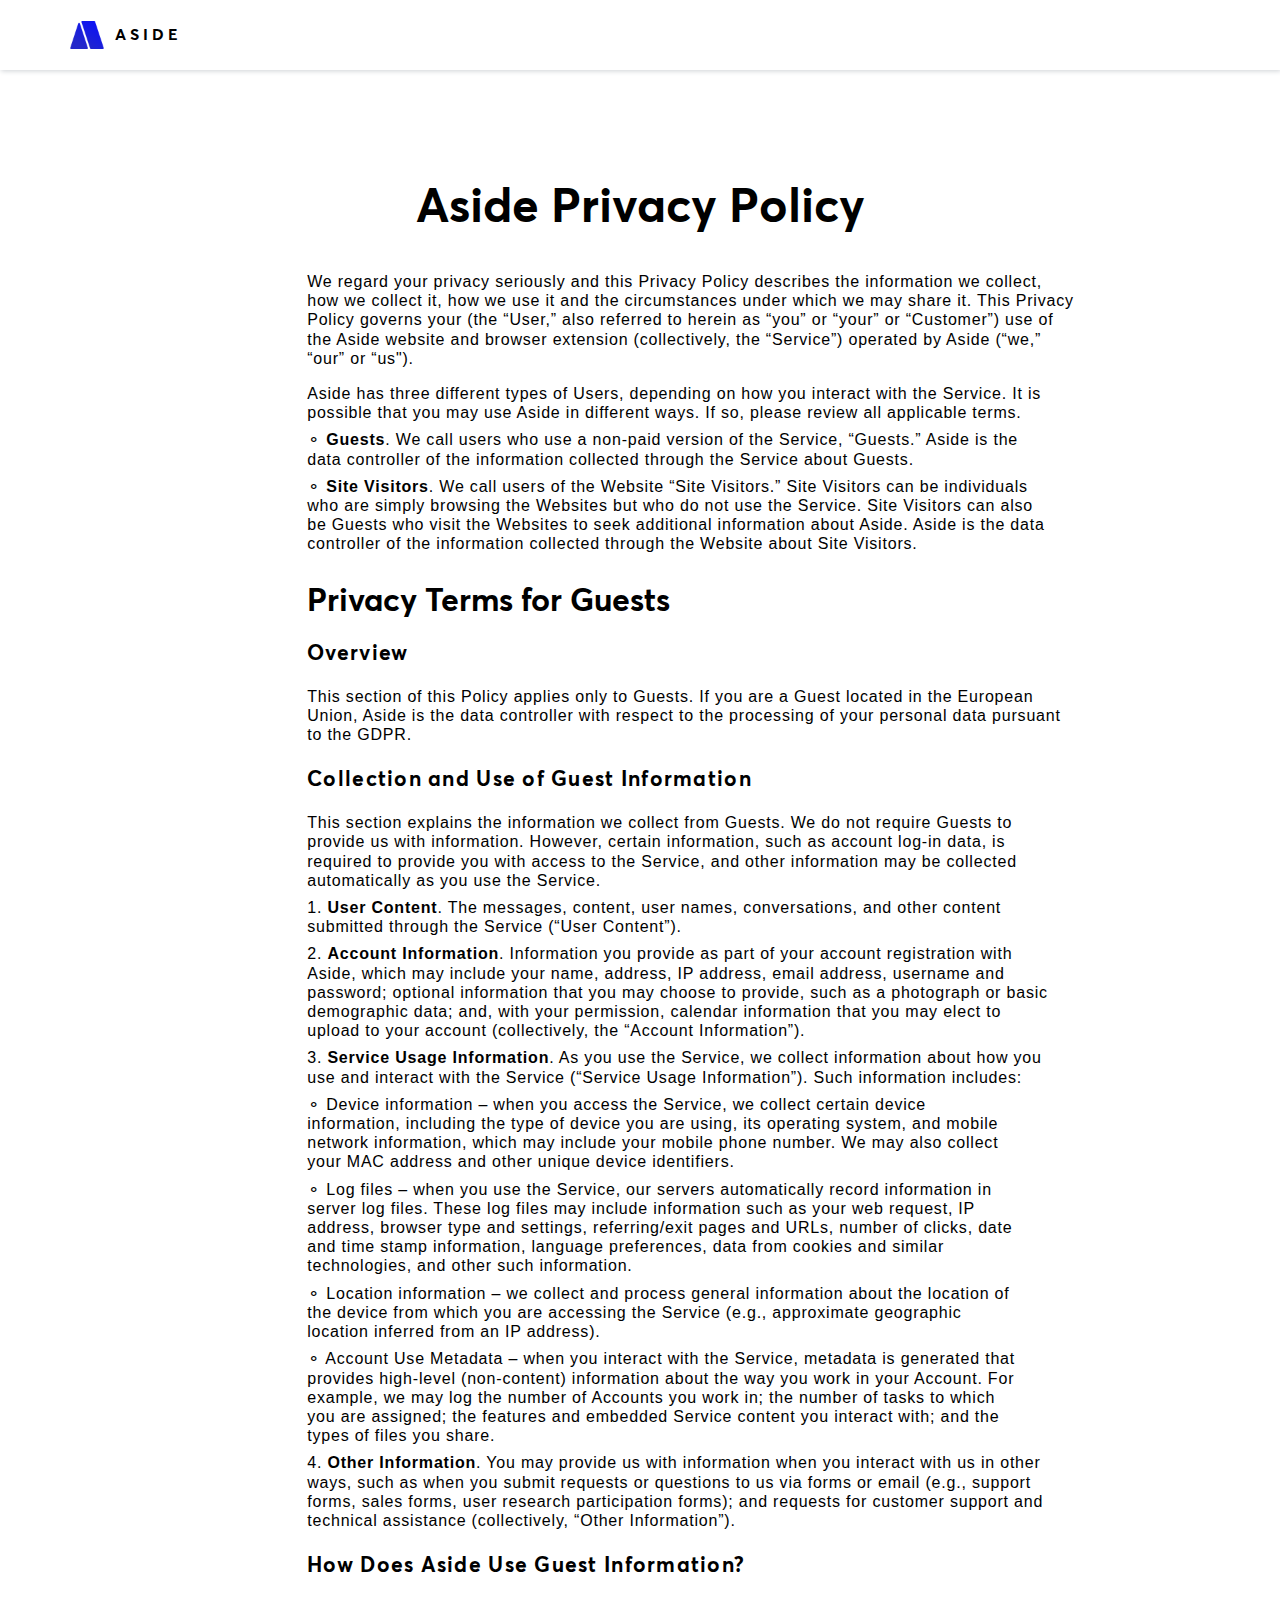
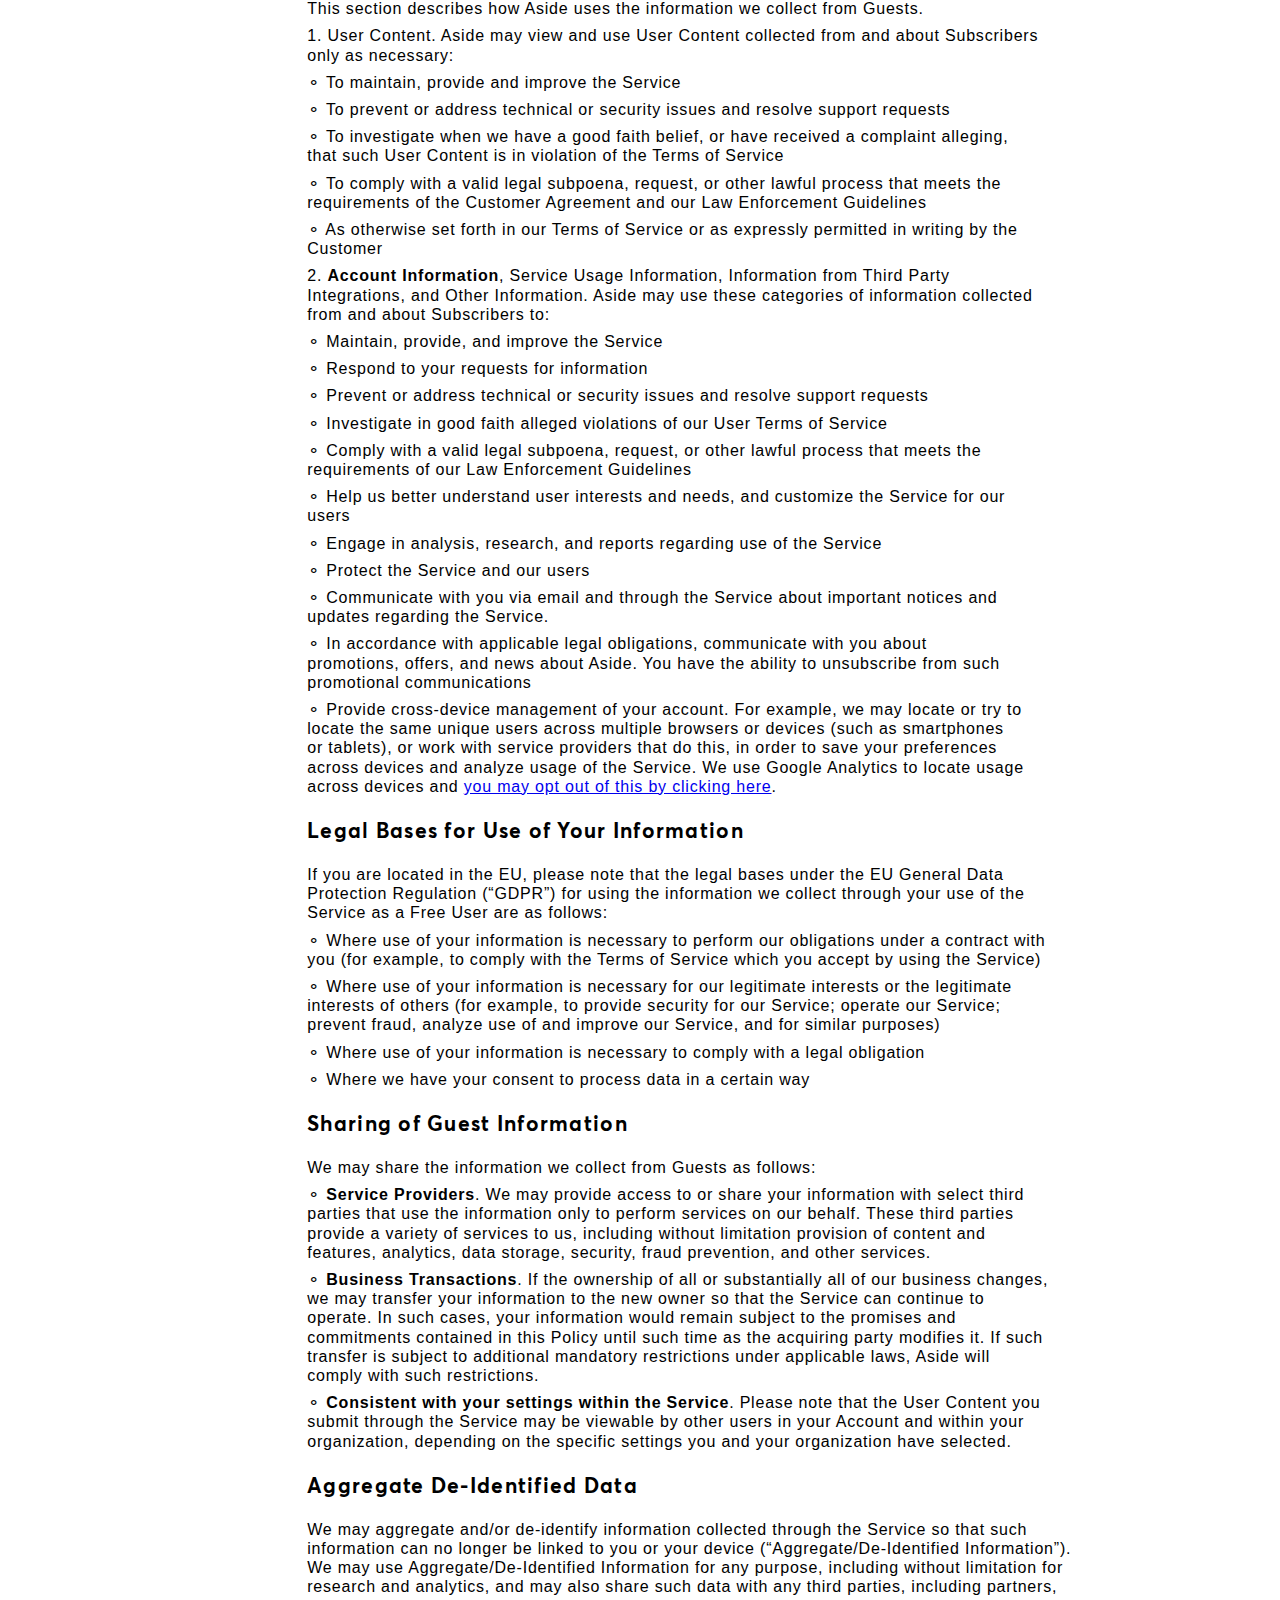
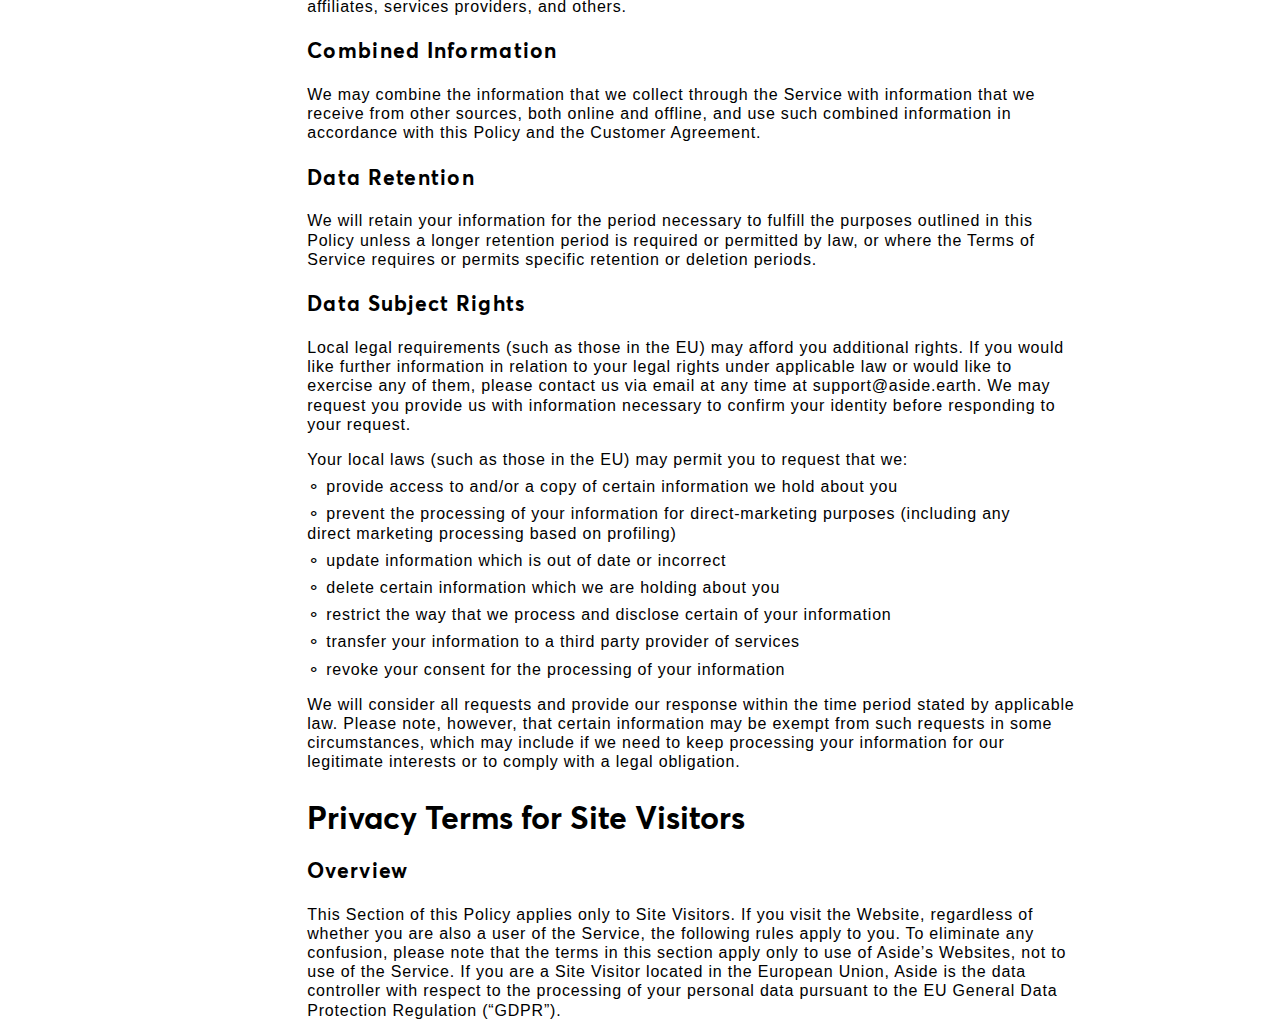
==== legal/privacy.html @ c16aaacc "add privacy policy" ====
<!DOCTYPE html>
<html lang="en" dir="ltr">
  <head>
    <meta charset="utf-8">
    <title>Aside - A discussion on every web page</title>
    <link rel="shortcut icon" href="../images/favicon.ico" type="image/x-icon">
    <link rel="icon" href="../images/favicon.ico" type="image/x-icon">
    <meta name="viewport" content="width=device-width,initial-scale=1">
    <link rel="stylesheet" type="text/css" href="../styles/reset.css">
    <link rel="stylesheet" type="text/css" href="../styles/MyFontsWebfontsKit.css">
    <link rel="stylesheet" type="text/css" href="../styles/styles.css">
    <link rel="stylesheet" type="text/css" href="../styles/mobile.css">
    <!-- Global site tag (gtag.js) - Google Analytics -->
    <script async src="https://www.googletagmanager.com/gtag/js?id=UA-140091920-2"></script>
    <script>
    window.dataLayer = window.dataLayer || [];
    function gtag(){dataLayer.push(arguments);}
    gtag('js', new Date());

    gtag('config', 'UA-140091920-2');
  </script>
  </head>
  <body>
    <!-- Begin Header -->
    <header role="banner" role="presentation">
      <div id="banner">
        <img src="../images/logo3x.png" alt="Aside logo">
        <span id="brandname" class="header_text">Aside</span>
      </div>
    </header>
    <section id="legal" class="content_area">
      <h1>Aside Privacy Policy</h1>
      <p>We regard your privacy seriously and this Privacy Policy describes the information we collect, how we collect it, how we use it and the circumstances under which we may share it.
This Privacy Policy governs your (the “User,” also referred to herein as “you” or “your” or “Customer”) use of the Aside website and browser extension (collectively, the “Service”) operated by Aside (“we,” “our” or “us").</p>
      <p>Aside has three different types of Users, depending on how you interact with the Service. It is possible that you may use Aside in different ways. If so, please review all applicable terms.</p>
      <p class="bullet">&#9900; <span>Guests</span>. We call users who use a non-paid version of the Service, “Guests.” Aside is the data controller of the information collected through the Service about Guests.</p>
      <p class="bullet">&#9900; <span>Site Visitors</span>. We call users of the Website “Site Visitors.” Site Visitors can be individuals who are simply browsing the Websites but who do not use the Service. Site Visitors can also be Guests who visit the Websites to seek additional information about Aside. Aside is the data controller of the information collected through the Website about Site Visitors.</p>
      <h2>Privacy Terms for Guests</h2>
      <h3>Overview</h3>
      <p>This section of this Policy applies only to Guests. If you are a Guest located in the European Union, Aside is the data controller with respect to the processing of your personal data pursuant to the GDPR.</p>
      <h3>Collection and Use of Guest Information</h3>
      <p>This section explains the information we collect from Guests. We do not require Guests to provide us with information. However, certain information, such as account log-in data, is required to provide you with access to the Service, and other information may be collected automatically as you use the Service.</p>
      <p class="bullet">1. <span>User Content</span>. The messages, content, user names, conversations, and other content submitted through the Service (“User Content”).</p>
      <p class="bullet">2. <span>Account Information</span>. Information you provide as part of your account registration with Aside, which may include your name, address, IP address, email address, username and password; optional information that you may choose to provide, such as a photograph or basic demographic data; and, with your permission, calendar information that you may elect to upload to your account (collectively, the “Account Information”).</p>
      <p class="bullet">3. <span>Service Usage Information</span>. As you use the Service, we collect information about how you use and interact with the Service (“Service Usage Information”). Such information includes:</p>
      <p class="indentBullet">&#9900; Device information – when you access the Service, we collect certain device information, including the type of device you are using, its operating system, and mobile network information, which may include your mobile phone number. We may also collect your MAC address and other unique device identifiers.</p>
      <p class="indentBullet">&#9900; Log files – when you use the Service, our servers automatically record information in server log files. These log files may include information such as your web request, IP address, browser type and settings, referring/exit pages and URLs, number of clicks, date and time stamp information, language preferences, data from cookies and similar technologies, and other such information.</p>
      <p class="indentBullet">&#9900; Location information – we collect and process general information about the location of the device from which you are accessing the Service (e.g., approximate geographic location inferred from an IP address).</p>
      <p class="indentBullet">&#9900; Account Use Metadata – when you interact with the Service, metadata is generated that provides high-level (non-content) information about the way you work in your Account. For example, we may log the number of Accounts you work in; the number of tasks to which you are assigned; the features and embedded Service content you interact with; and the types of files you share.</p>
      <p class="bullet">4. <span>Other Information</span>. You may provide us with information when you interact with us in other ways, such as when you submit requests or questions to us via forms or email (e.g., support forms, sales forms, user research participation forms); and requests for customer support and technical assistance (collectively, “Other Information”).</p>
      <h3>How Does Aside Use Guest Information?</h3>
      <p>This section describes how Aside uses the information we collect from Guests.</p>
      <p class="bullet">1. User Content. Aside may view and use User Content collected from and about Subscribers only as necessary:</p>
      <p class="indentBullet">&#9900; To maintain, provide and improve the Service</p>
      <p class="indentBullet">&#9900; To prevent or address technical or security issues and resolve support requests</p>
      <p class="indentBullet">&#9900; To investigate when we have a good faith belief, or have received a complaint alleging, that such User Content is in violation of the Terms of Service</p>
      <p class="indentBullet">&#9900; To comply with a valid legal subpoena, request, or other lawful process that meets the requirements of the Customer Agreement and our Law Enforcement Guidelines</p>
      <p class="indentBullet">&#9900; As otherwise set forth in our Terms of Service or as expressly permitted in writing by the Customer</p>
      <p class="bullet">2. <span>Account Information</span>, Service Usage Information, Information from Third Party Integrations, and Other Information. Aside may use these categories of information collected from and about Subscribers to:</p>
      <p class="indentBullet">&#9900; Maintain, provide, and improve the Service</p>
      <p class="indentBullet">&#9900; Respond to your requests for information</p>
      <p class="indentBullet">&#9900; Prevent or address technical or security issues and resolve support requests</p>
      <p class="indentBullet">&#9900; Investigate in good faith alleged violations of our User Terms of Service</p>
      <p class="indentBullet">&#9900; Comply with a valid legal subpoena, request, or other lawful process that meets the requirements of our Law Enforcement Guidelines</p>
      <p class="indentBullet">&#9900; Help us better understand user interests and needs, and customize the Service for our users</p>
      <p class="indentBullet">&#9900; Engage in analysis, research, and reports regarding use of the Service</p>
      <p class="indentBullet">&#9900; Protect the Service and our users</p>
      <p class="indentBullet">&#9900; Communicate with you via email and through the Service about important notices and updates regarding the Service.</p>
      <p class="indentBullet">&#9900; In accordance with applicable legal obligations, communicate with you about promotions, offers, and news about Aside. You have the ability to unsubscribe from such promotional communications</p>
      <p class="indentBullet">&#9900; Provide cross-device management of your account. For example, we may locate or try to locate the same unique users across multiple browsers or devices (such as smartphones or tablets), or work with service providers that do this, in order to save your preferences across devices and analyze usage of the Service. We use Google Analytics to locate usage across devices and <a href="https://tools.google.com/dlpage/gaoptout">you may opt out of this by clicking here</a>.</p>
      <h3>Legal Bases for Use of Your Information</h3>
      <p>If you are located in the EU, please note that the legal bases under the EU General Data Protection Regulation (“GDPR”) for using the information we collect through your use of the Service as a Free User are as follows:</p>
      <p class="bullet">&#9900; Where use of your information is necessary to perform our obligations under a contract with you (for example, to comply with the Terms of Service which you accept by using the Service)</p>
      <p class="bullet">&#9900; Where use of your information is necessary for our legitimate interests or the legitimate interests of others (for example, to provide security for our Service; operate our Service; prevent fraud, analyze use of and improve our Service, and for similar purposes)</p>
      <p class="bullet">&#9900; Where use of your information is necessary to comply with a legal obligation</p>
      <p class="bullet">&#9900; Where we have your consent to process data in a certain way</p>
      <h3>Sharing of Guest Information</h3>
      <p>We may share the information we collect from Guests as follows:</p>
      <p class="bullet">&#9900; <span>Service Providers</span>. We may provide access to or share your information with select third parties that use the information only to perform services on our behalf. These third parties provide a variety of services to us, including without limitation provision of content and features, analytics, data storage, security, fraud prevention, and other services.</p>
      <p class="bullet">&#9900; <span>Business Transactions</span>. If the ownership of all or substantially all of our business changes, we may transfer your information to the new owner so that the Service can continue to operate. In such cases, your information would remain subject to the promises and commitments contained in this Policy until such time as the acquiring party modifies it. If such transfer is subject to additional mandatory restrictions under applicable laws, Aside will comply with such restrictions.</p>
      <p class="bullet">&#9900; <span>Consistent with your settings within the Service</span>. Please note that the User Content you submit through the Service may be viewable by other users in your Account and within your organization, depending on the specific settings you and your organization have selected.</p>
      <h3>Aggregate De-Identified Data</h3>
      <p>We may aggregate and/or de-identify information collected through the Service so that such information can no longer be linked to you or your device (“Aggregate/De-Identified Information”). We may use Aggregate/De-Identified Information for any purpose, including without limitation for research and analytics, and may also share such data with any third parties, including partners, affiliates, services providers, and others.</p>
      <h3>Combined Information</h3>
      <p>We may combine the information that we collect through the Service with information that we receive from other sources, both online and offline, and use such combined information in accordance with this Policy and the Customer Agreement.</p>
      <h3>Data Retention</h3>
      <p>We will retain your information for the period necessary to fulfill the purposes outlined in this Policy unless a longer retention period is required or permitted by law, or where the Terms of Service requires or permits specific retention or deletion periods.</p>
      <h3>Data Subject Rights</h3>
      <p>Local legal requirements (such as those in the EU) may afford you additional rights. If you would like further information in relation to your legal rights under applicable law or would like to exercise any of them, please contact us via email at any time at support@aside.earth. We may request you provide us with information necessary to confirm your identity before responding to your request.</p>
      <p>Your local laws (such as those in the EU) may permit you to request that we:</p>
      <p class="bullet">&#9900; provide access to and/or a copy of certain information we hold about you</p>
      <p class="bullet">&#9900; prevent the processing of your information for direct-marketing purposes (including any direct marketing processing based on profiling)</p>
      <p class="bullet">&#9900; update information which is out of date or incorrect</p>
      <p class="bullet">&#9900; delete certain information which we are holding about you</p>
      <p class="bullet">&#9900; restrict the way that we process and disclose certain of your information</p>
      <p class="bullet">&#9900; transfer your information to a third party provider of services</p>
      <p class="bullet">&#9900; revoke your consent for the processing of your information</p>
      <p>We will consider all requests and provide our response within the time period stated by applicable law. Please note, however, that certain information may be exempt from such requests in some circumstances, which may include if we need to keep processing your information for our legitimate interests or to comply with a legal obligation.</p>
      <h2>Privacy Terms for Site Visitors</h2>
      <h3>Overview</h3>
      <p>This Section of this Policy applies only to Site Visitors. If you visit the Website, regardless of whether you are also a user of the Service, the following rules apply to you. To eliminate any confusion, please note that the terms in this section apply only to use of Aside’s Websites, not to use of the Service. If you are a Site Visitor located in the European Union, Aside is the data controller with respect to the processing of your personal data pursuant to the EU General Data Protection Regulation (“GDPR”).</p>



















    </section>
  </body>
</html>
---- styles/MyFontsWebfontsKit.css ----
/**
 * @license
 * MyFonts Webfont Build ID 3755739, 2019-05-04T04:27:27-0400
 *
 * The fonts listed in this notice are subject to the End User License
 * Agreement(s) entered into by the website owner. All other parties are
 * explicitly restricted from using the Licensed Webfonts(s).
 *
 * You may obtain a valid license at the URLs below.
 * 
 * Webfont: AvertaStdPE-Bold by Intelligent Design
 * URL: https://www.myfonts.com/fonts/intelligent-foundry/averta-standard/bold-177285/
 *
 * Webfont: AvertaStdPE-Regular by Intelligent Design
 * URL: https://www.myfonts.com/fonts/intelligent-foundry/averta-standard/regular-177285/
 *
 *
 * License: https://www.myfonts.com/viewlicense?type=web&buildid=3755739
 * Licensed pageviews: 10,000
 * Webfonts copyright: Copyright (c) 2015 by Kostas Bartsokas. All rights reserved.
 *
 * © 2019 MyFonts Inc
*/


/* @import must be at top of file, otherwise CSS will not work */
@import url("//hello.myfonts.net/count/394edb");


@font-face {font-family: 'AvertaStdPE-Bold';src: url('webfonts/394EDB_0_0.eot');src: url('webfonts/394EDB_0_0.eot?#iefix') format('embedded-opentype'),url('webfonts/394EDB_0_0.woff2') format('woff2'),url('webfonts/394EDB_0_0.woff') format('woff'),url('webfonts/394EDB_0_0.ttf') format('truetype');}


@font-face {font-family: 'AvertaStdPE-Regular';src: url('webfonts/394EDB_1_0.eot');src: url('webfonts/394EDB_1_0.eot?#iefix') format('embedded-opentype'),url('webfonts/394EDB_1_0.woff2') format('woff2'),url('webfonts/394EDB_1_0.woff') format('woff'),url('webfonts/394EDB_1_0.ttf') format('truetype');}
---- styles/styles.css ----
/* Font Classes */
/* .AvertaStdPE-Bold {
	font-family: AvertaStdPE-Bold;
	font-weight: normal;
	font-style: normal;
}
.AvertaStdPE-Regular {
	font-family: AvertaStdPE-Regular;
	font-weight: normal;
	font-style: normal;
} */

/* General styles */
html {
  font-size: 16px;
  font-family: "Open Sans", sans-serif;
  font-weight: normal;
  color: #000;
}

.header_text, h1, h2, h3, input {
  font-family: AvertaStdPE-Bold;
	font-weight: normal;
	font-style: normal;
  color: #000;
}

/* Header */
header {
  width: 100%;
  background-color: white;
  position: fixed;
  z-index: 100;
}

#banner {
  padding: 1.3125em 0 1.3125em 4.35em;
  box-shadow: 1px 1px 5px #CED2D5;
  display: flex;
  align-items: center;
  /* border-bottom: 1px solid #CED2D5; */
}

header img {
  height: 1.75em;
  margin-right: 0.731875em;
}

#brandname {
  text-transform: uppercase;
  font-size: 1em;
  letter-spacing: 0.25em;
}



/* Sections */
.content_area {
  height: 50%;
  display: flex;
  flex-direction: column;
  align-items: center;
  justify-content: space-around;
  padding-top:4.375em;
  position: relative;
  text-align: center;
}

h1 {
  font-size: 3em;
  margin: 0 0.5em;
}

h2,
  ul li {
  font-size: 2em;
  margin: 0 0.5em;
}

h3 {
  font-size: 1.325em;
  letter-spacing: 0.06em;
  line-height: 1.5em;
}

p {
  font-size: 1em;
  letter-spacing: 0.05em;
  line-height: 1.2em;
}

/* Sign up Section */
#sign_up_section {
  background: linear-gradient(208.92deg, #0B10E6 0%, #2428AF 100%);
  width: 50%;
  height: 100vh;
  display: flex;
  flex-direction: column;
  justify-content: center;
  /* border-left: 1px solid #5A6069; */
  color: white;
  position: fixed;
  left:50%
}

#sign_up_section h1,
  #sign_up_section h2 {
    color: white;
  }

form {
  margin: 0.5em 0;
}

form input {
	height: 50px;
  	width: 335px;
	border: none;
  	border-radius: 25px;
  	border: 2px solid rgba(188,190,194,0.5);
  	box-shadow: 0 5px 25px 0 rgba(0,0,0,0.05);
  	font-size: 1em;
  	text-transform: uppercase;
  	letter-spacing: 0.1em;
  	text-align: center;
  	padding: 0;
}

.email_input {
  /* margin-bottom: 1em; */
  color: #5A6069;
}

div.required {
  margin-bottom: 1em;
}

.submit {
  color: #0B10E6;
}

.submit:hover {
  background: linear-gradient(208.92deg, #0B10E6 0%, #2428AF 100%);
  color: white;
  box-shadow: 0 1px 10px 3px #FFF;
}

.last p {
  display: inline-block;
  margin: 0.5em 0;
  color: #2227B2;
  background-color: white;
  padding: 0.5em;
  border: 1px solid red;
}

.disabled {
  color: red;
}

#sign_up_section p {
  width: 60%;
}

/* About section */
#about_section .content_area {
  height: 100vh;
  width: 50%;
}

#benefits {
  background-color: white;
  background-image: url("../images/priscilla-du-preez-234138-unsplash-min.jpg");
  height: 100%;
  background-position: center;
  background-repeat: no-repeat;
  background-size: cover;
  color: white;
  text-shadow: 0px 1px 5px black;
}

ul {
    text-align: center;
}

ul li {
  margin-bottom: 1em;
}

/* Down Arrow */
.look_down {
    width: 10em;
    position: absolute;
    top: 90%;
    left: 25%;
    margin-left: -5em;
}

.look_down p {
  text-align: center;
  color: white;
}

i {
  border: solid white;
  border-width: 0 3px 3px 0;
  display: inline-block;
  padding: 3px;
}
.down {
  transform: rotate(45deg);
  -webkit-transform: rotate(45deg);
}

/* More Details Section */
#more_details {
  flex-direction: column;
  width: 50%;
  position: relative;
  bottom: 1em;
}

.details_container {
  height: 100vh;
  display: flex;
  flex-direction: column;
  align-items: center;
  justify-content: center;
}

#what {
  background-color: #F1F3F6;
  /* justify-content: space-around; */
}

.text_area {
  height: 80%;
  width: 80%;
  display: flex;
  flex-direction: column;
  align-items: center;
  justify-content: space-around;
}

.text_area img {
  height: auto;
  width: 100%;
}

#discussion img {
  height: 35em;
  width: auto;
}

#how {
  background-color: #F1F3F6
}

#early {
  background-image: url("../images/nicholas-green-324622-unsplash-min.jpg");
  background-position: center;
  background-repeat: no-repeat;
  background-size: cover;
  color: white;
  text-shadow: 0px 1px 5px black;
}

#early h1,
  #early h2,
    #early h3 {
    color: white;
    text-shadow: 0px 1px 5px black;
    text-align: center;
  }

/* Legal styles */
#legal {
  padding-top: 10em;
  align-items: baseline;
}

#legal h1 {
  margin: 0.5em auto;
}

#legal h2, #legal h3 {
  margin: 1em 20% 0 20%;
}

#legal p {
  margin:1em 20% 0 20%;
  text-align: left;
}

#legal .bullet, #legal .indentBullet {
  margin-left: 22%;
  margin-top: 0.5em;
}

#legal .indentBullet {
  margin-left: 24%;
}

.bullet span {
  font-weight: bold;
}
---- styles/mobile.css ----
@media only screen and (max-width: 1024px) {

  #sign_up_section {
    position: static;
    width: 100%;
  }

  .look_down {
    left: 50%;
  }

  #more_details,
    #about_section .content_area {
    width: 100%;
  }

  h1 {
    text-align: center;
    margin-bottom: 0.5em;
  }

  .desktop_only {
    display: none;
  }

  #sign_up_section h2 {
    margin-bottom: 1em;
  }

  #sign_up_section p {
    width: 80%;
    margin: 1em 0.5em;
  }

  #more_details p {
    margin: 1em 0.5em;
  }

}

@media only screen and (max-width: 480px) {

  form input {
    max-width: 335px;
    width: 98%;
  }

  #sign_up_section p {
    width: 98%;
  }

  .details_container {
    min-height: 100vh;
    height: 100%;
  }

  #discussion h1 {
    margin-top: 1em;
  }

  .look_down {
    visibility: hidden;
    display: none;
  }

  #sign_up_section p {
    width: 80%;
    margin: 1em 0.5em;
  }

  #more_details p {
    margin: 1em 0.5em;
  }
}
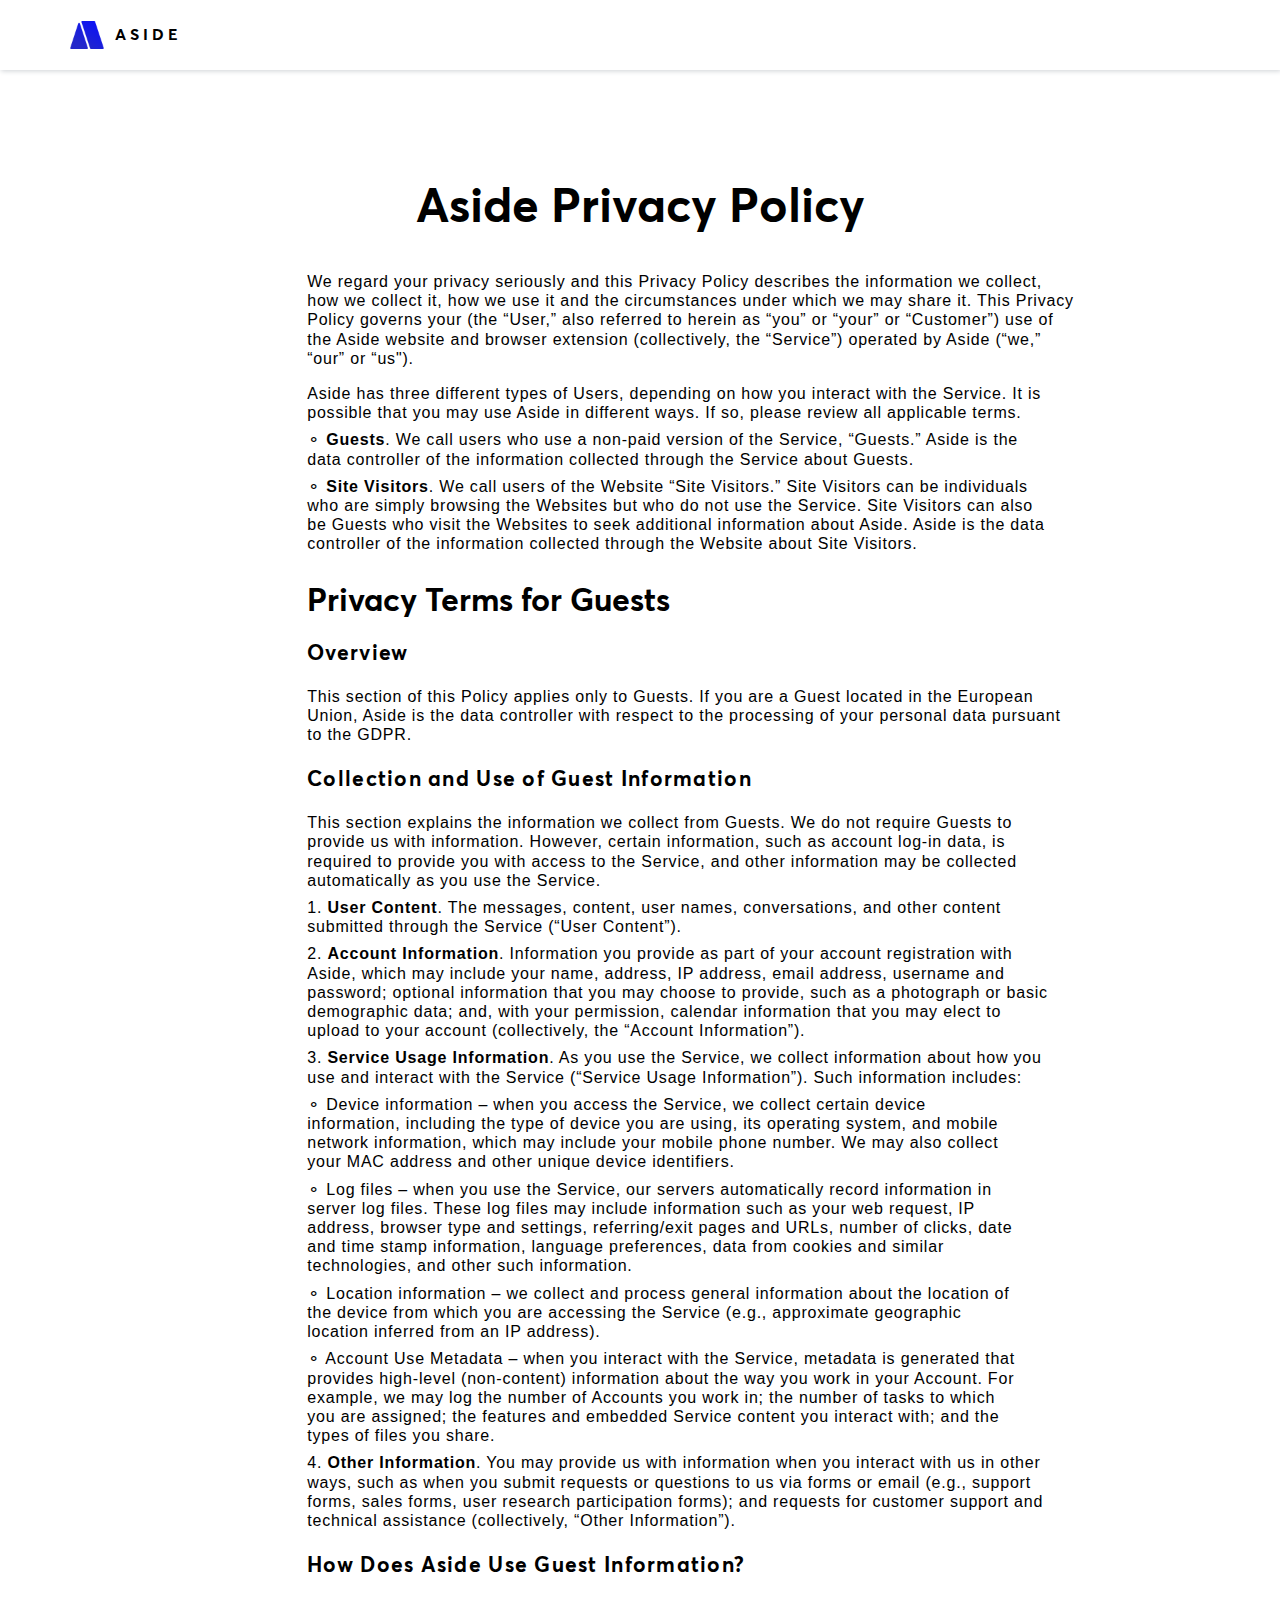
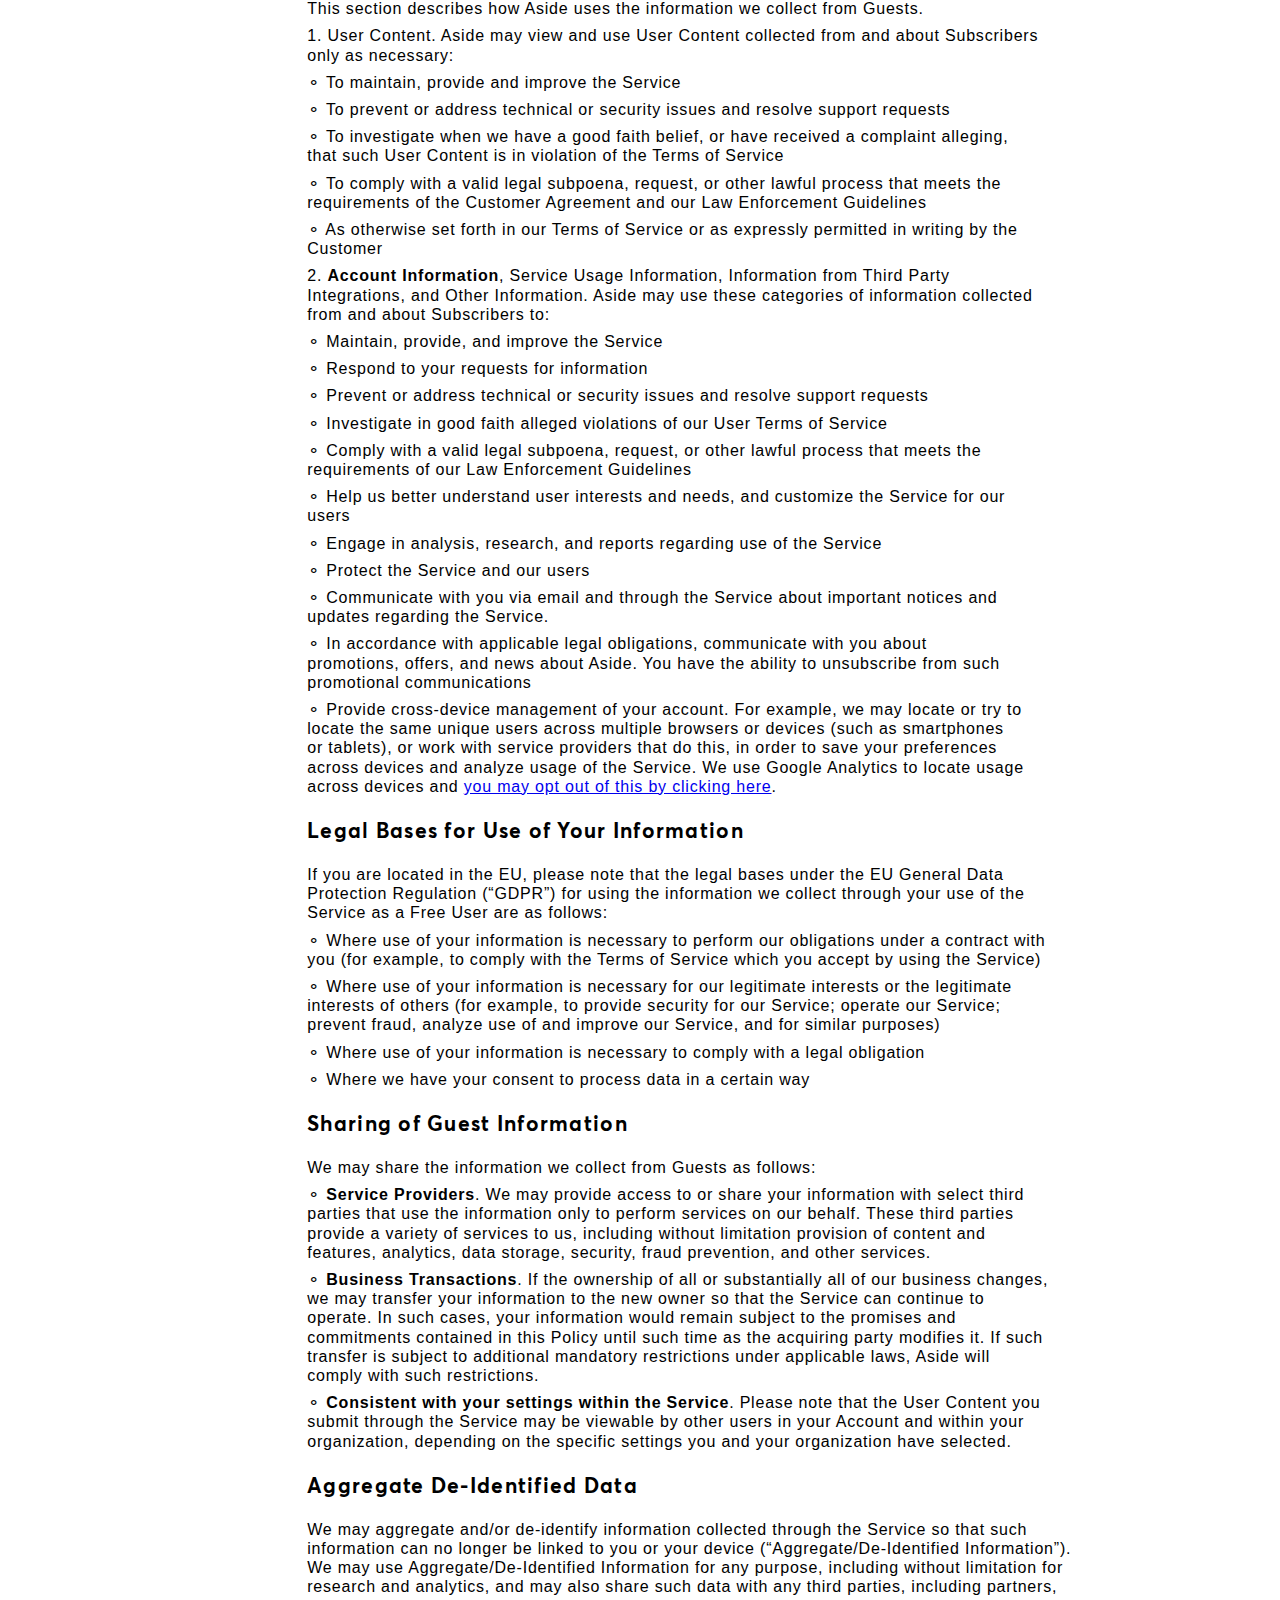
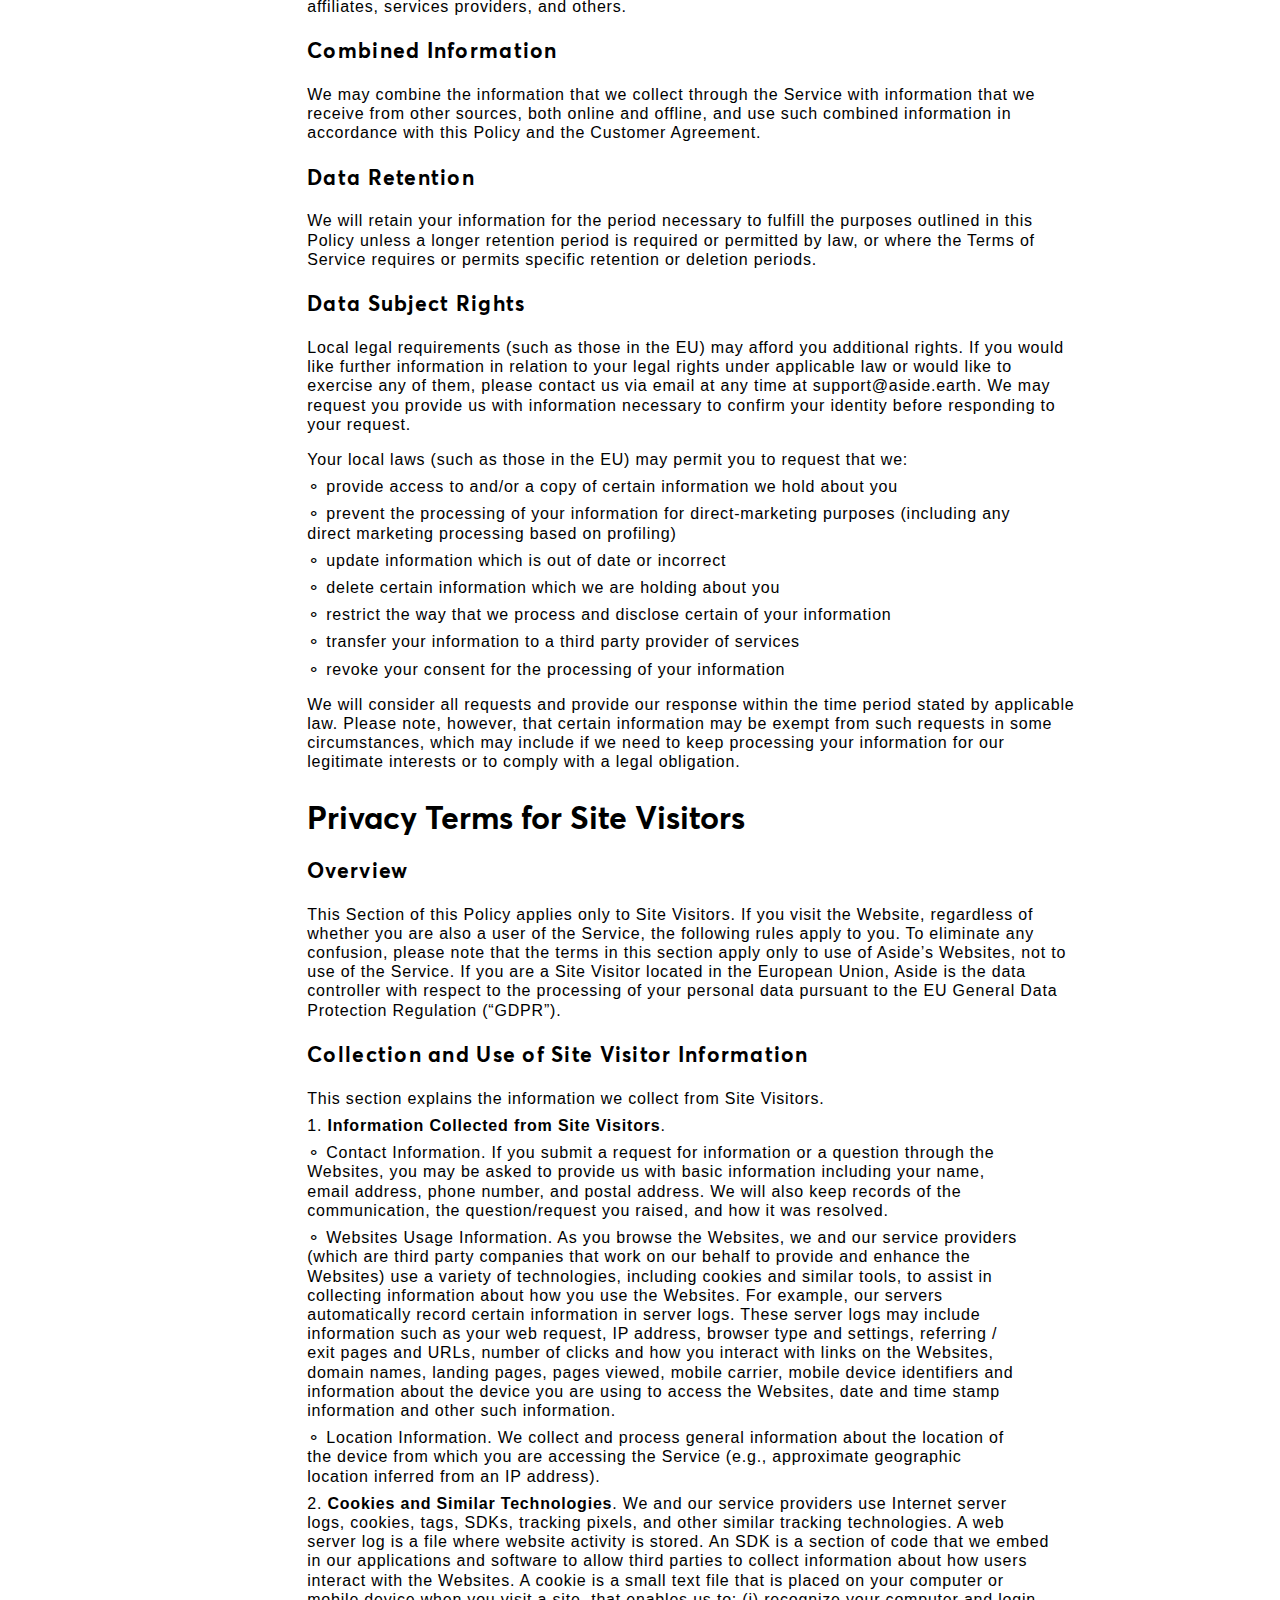
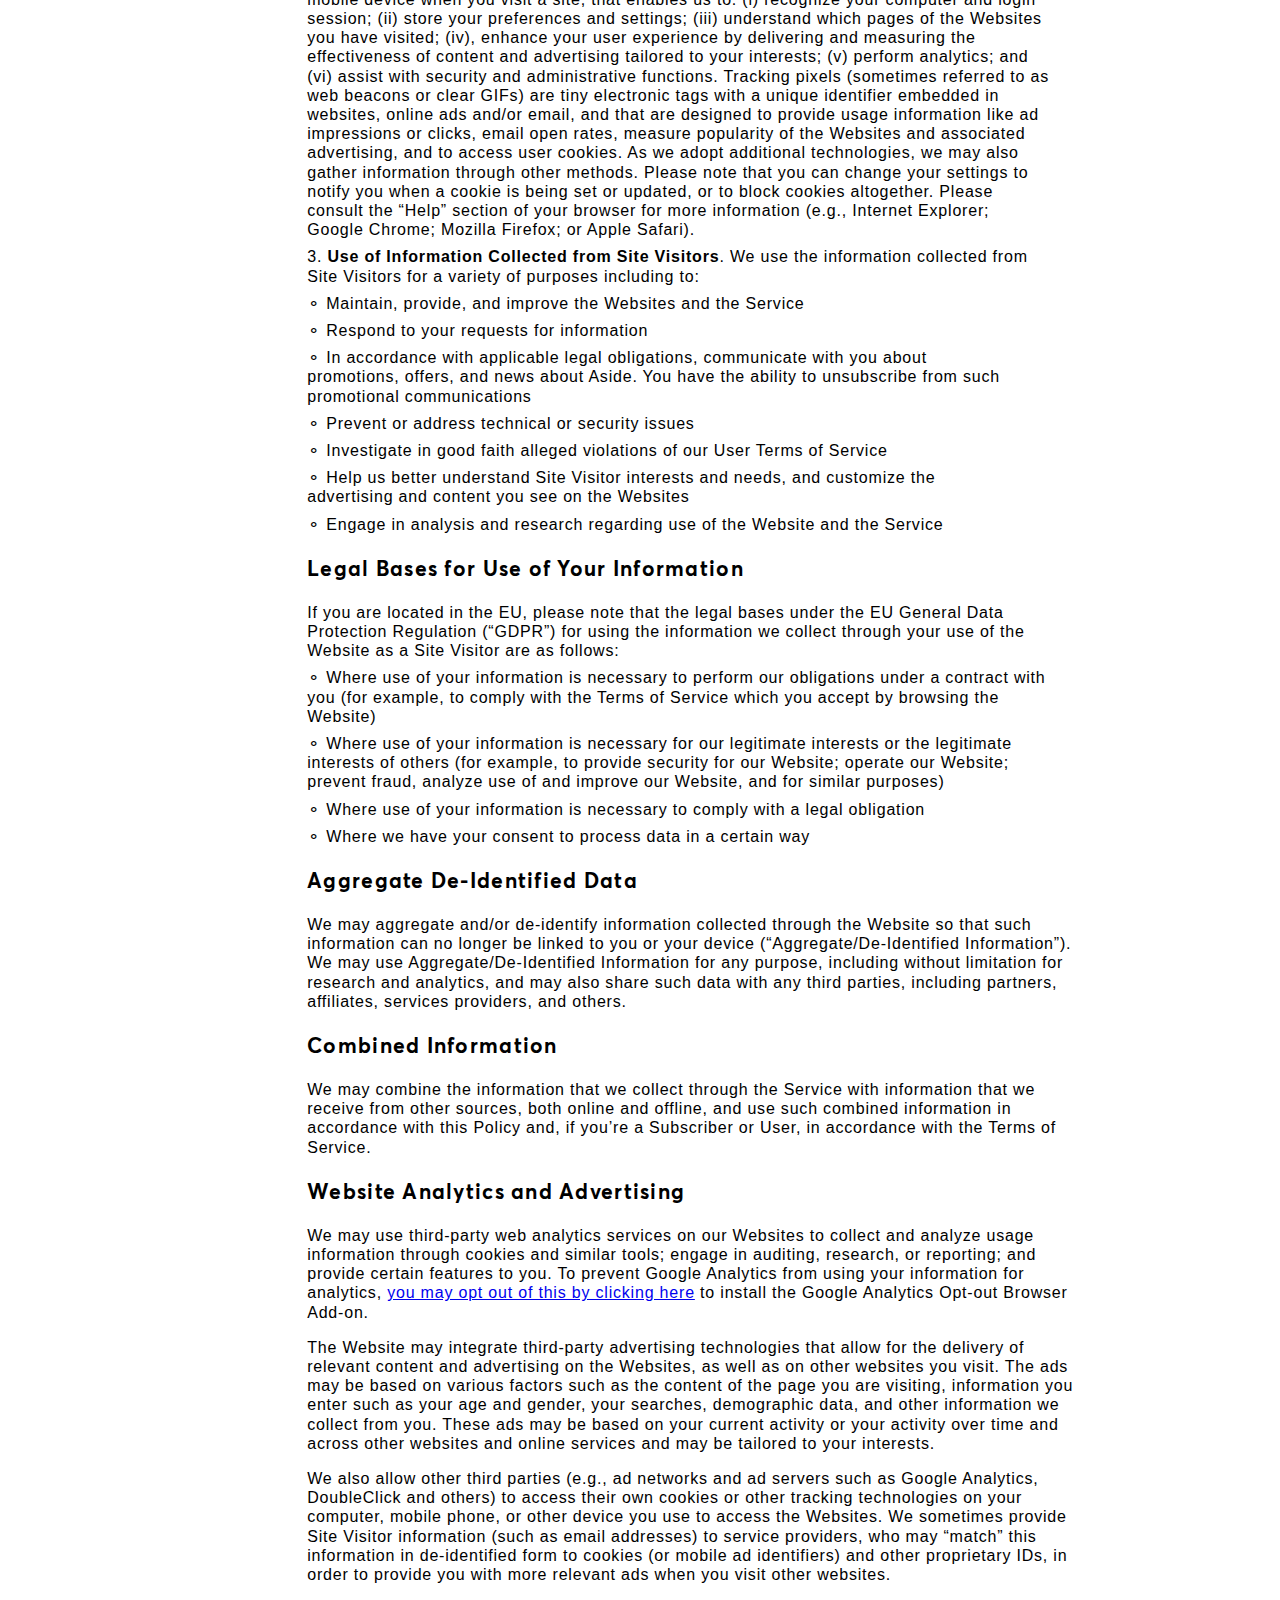
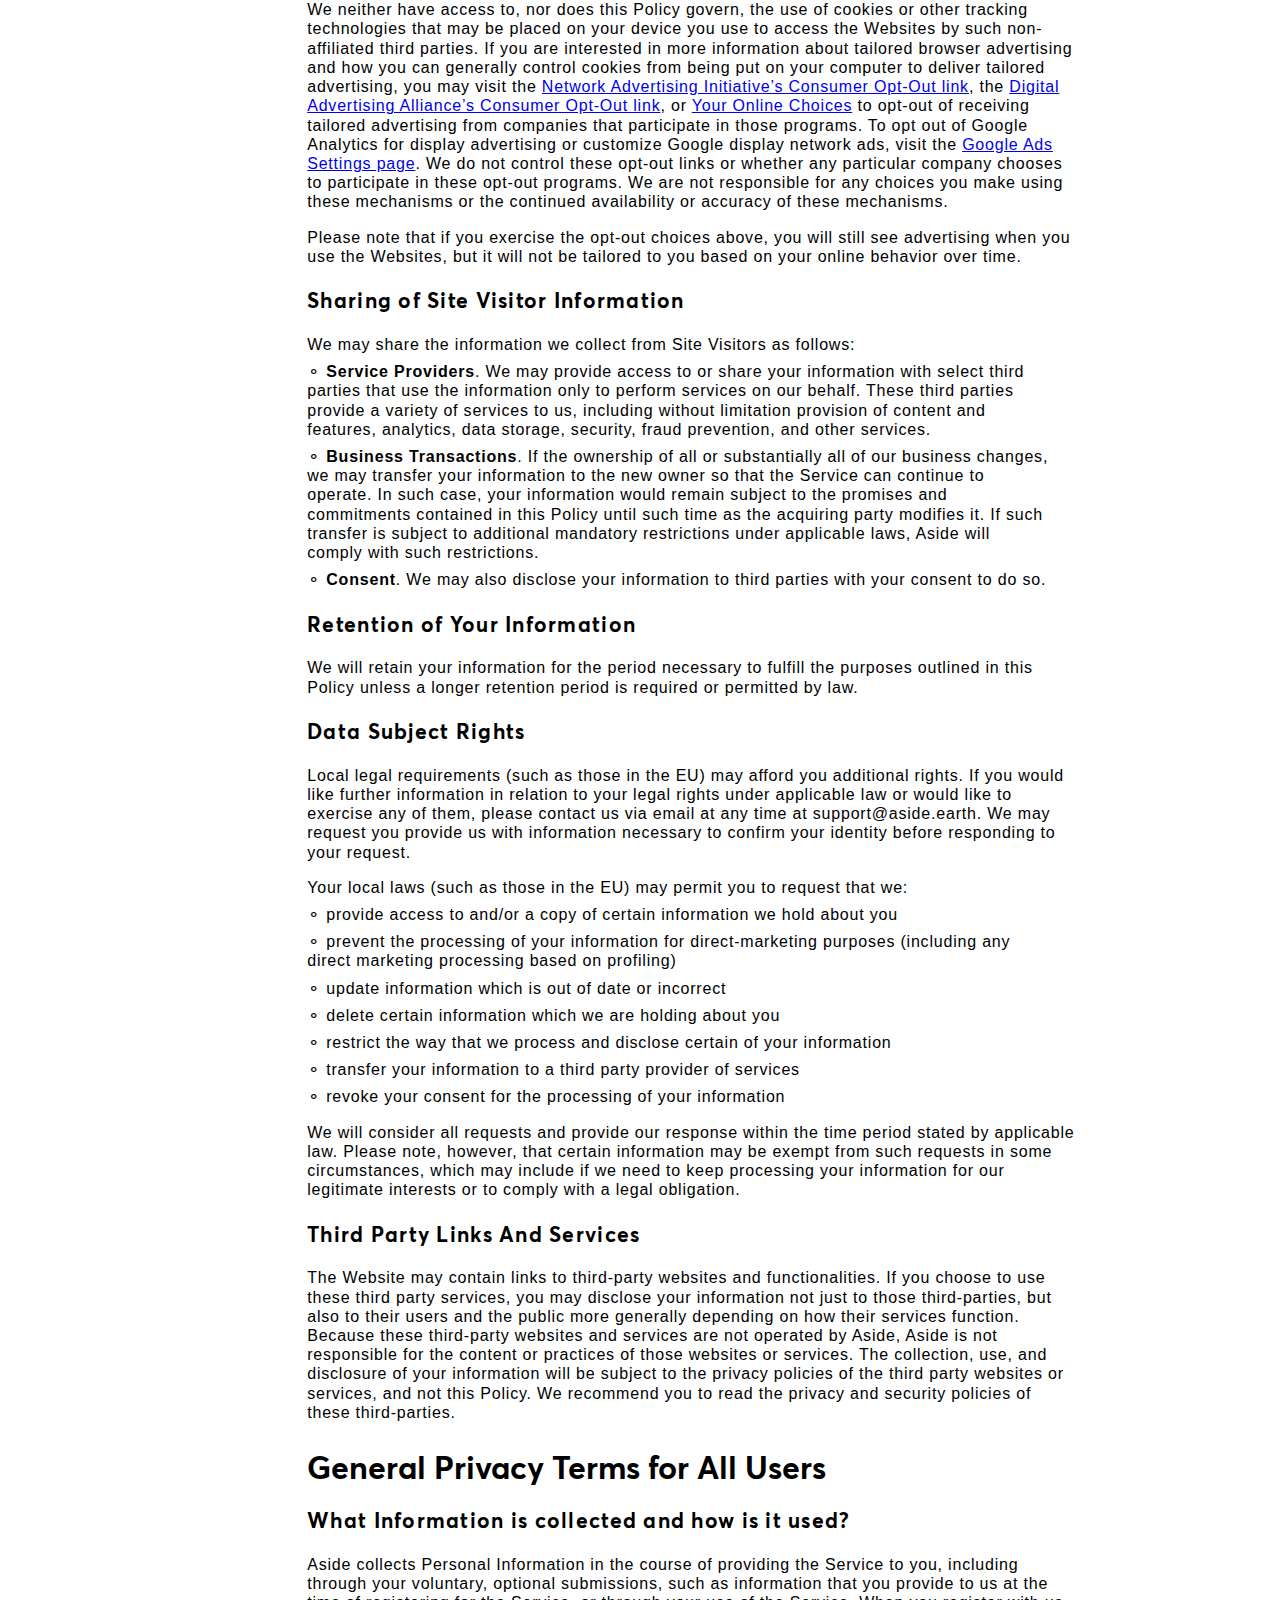
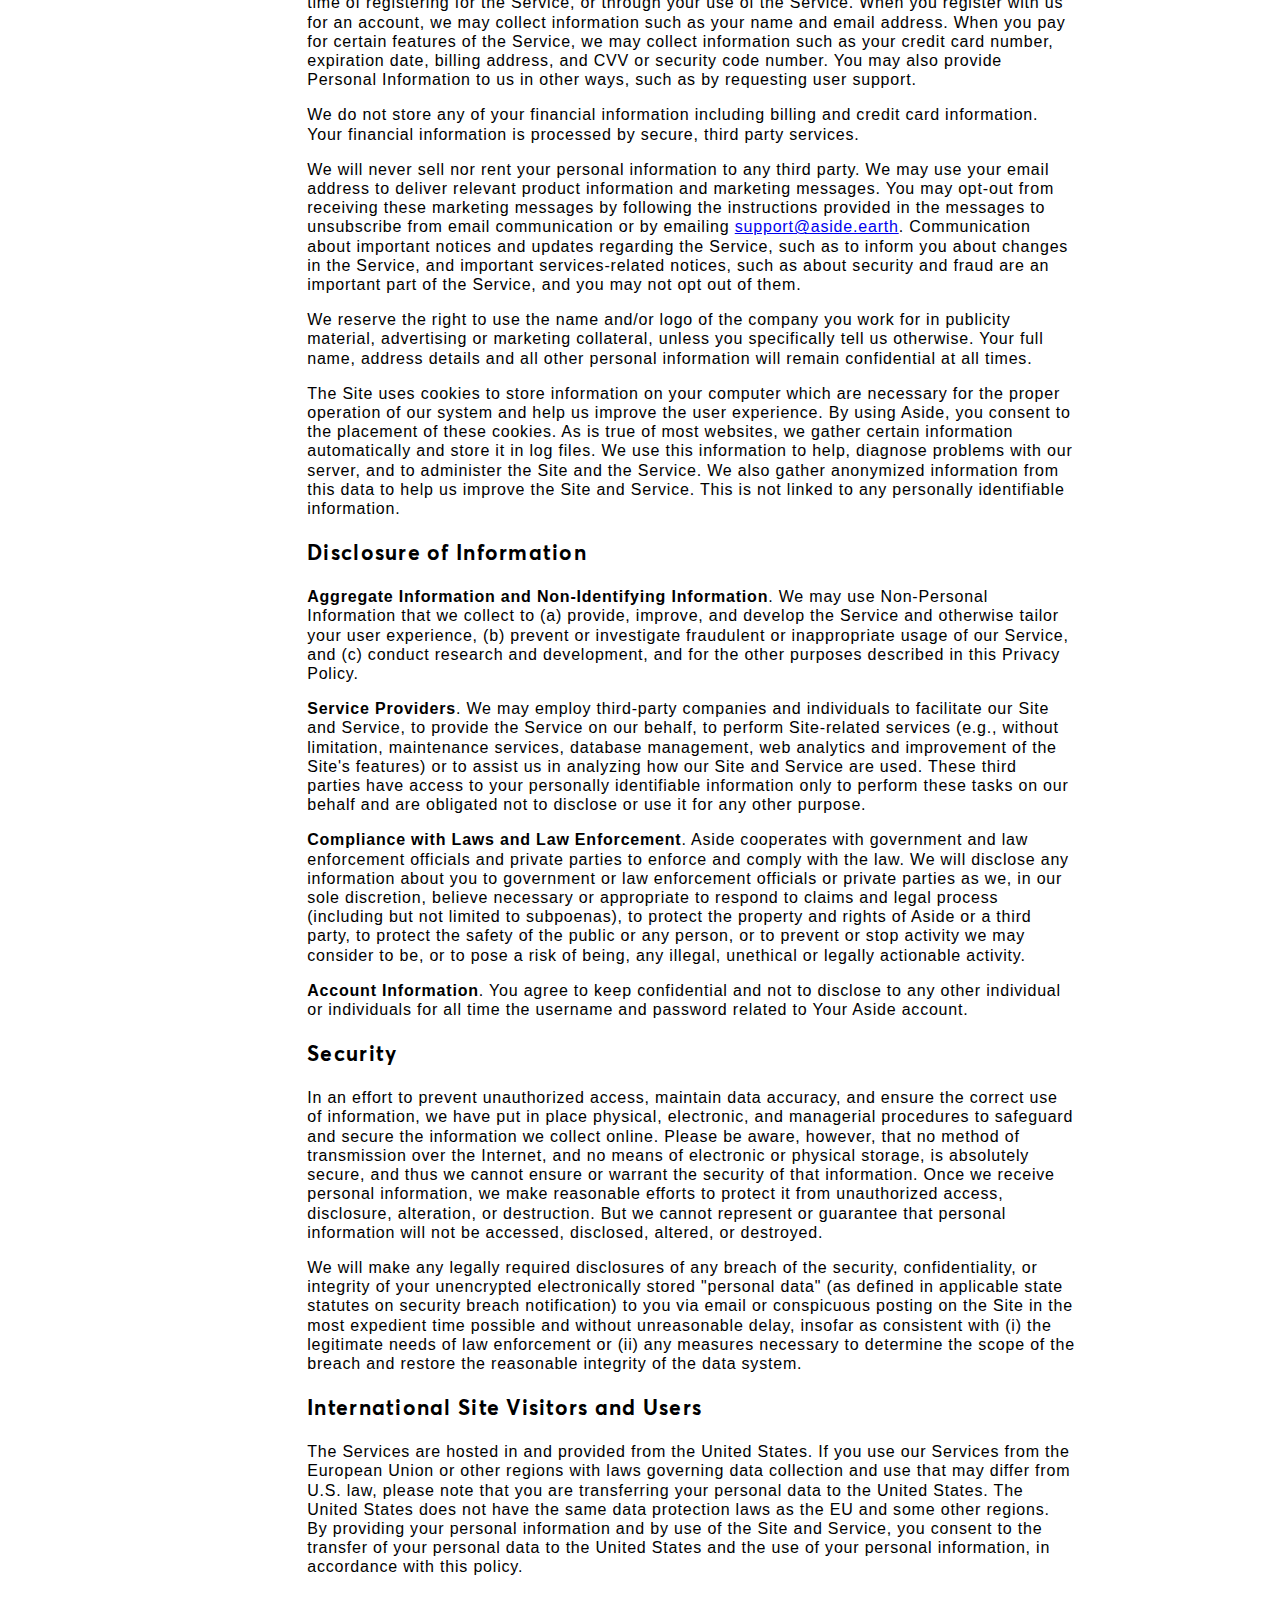
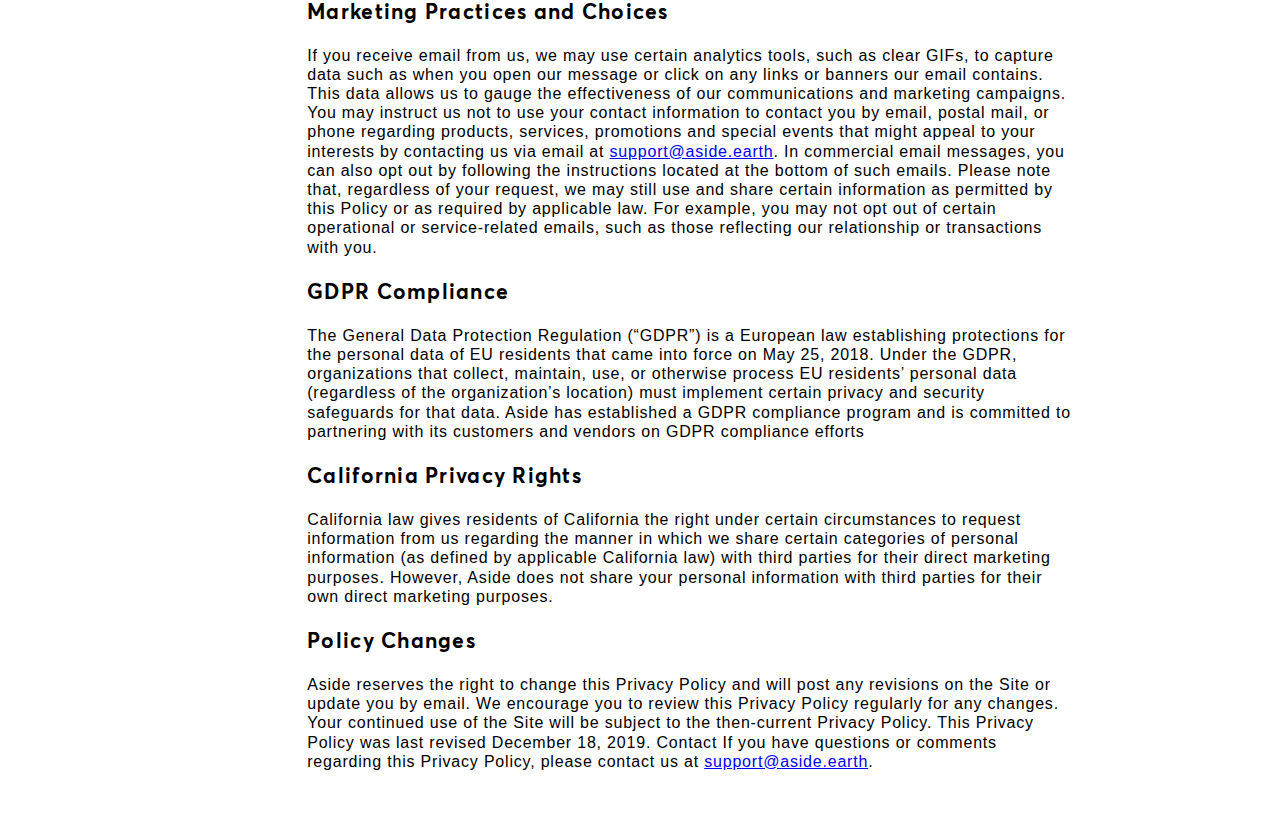
==== commit 7ef623e5: "Privacy Policy complete" ====
--- a/legal/privacy.html
+++ b/legal/privacy.html
@@ -99,25 +99,89 @@
       <h2>Privacy Terms for Site Visitors</h2>
       <h3>Overview</h3>
       <p>This Section of this Policy applies only to Site Visitors. If you visit the Website, regardless of whether you are also a user of the Service, the following rules apply to you. To eliminate any confusion, please note that the terms in this section apply only to use of Aside’s Websites, not to use of the Service. If you are a Site Visitor located in the European Union, Aside is the data controller with respect to the processing of your personal data pursuant to the EU General Data Protection Regulation (“GDPR”).</p>
+      <h3>Collection and Use of Site Visitor Information</h3>
+      <p>This section explains the information we collect from Site Visitors.</p>
+      <p class="bullet">1. <span>Information Collected from Site Visitors</span>.</p>
+      <p class="indentBullet">&#9900; Contact Information. If you submit a request for information or a question through the Websites, you may be asked to provide us with basic information including your name, email address, phone number, and postal address. We will also keep records of the communication, the question/request you raised, and how it was resolved.</p>
+      <p class="indentBullet">&#9900; Websites Usage Information. As you browse the Websites, we and our service providers (which are third party companies that work on our behalf to provide and enhance the Websites) use a variety of technologies, including cookies and similar tools, to assist in collecting information about how you use the Websites. For example, our servers automatically record certain information in server logs. These server logs may include information such as your web request, IP address, browser type and settings, referring / exit pages and URLs, number of clicks and how you interact with links on the Websites, domain names, landing pages, pages viewed, mobile carrier, mobile device identifiers and information about the device you are using to access the Websites, date and time stamp information and other such information.</p>
+      <p class="indentBullet">&#9900; Location Information. We collect and process general information about the location of the device from which you are accessing the Service (e.g., approximate geographic location inferred from an IP address).</p>
+      <p class="bullet">2. <span>Cookies and Similar Technologies</span>. We and our service providers use Internet server logs, cookies, tags, SDKs, tracking pixels, and other similar tracking technologies. A web server log is a file where website activity is stored. An SDK is a section of code that we embed in our applications and software to allow third parties to collect information about how users interact with the Websites. A cookie is a small text file that is placed on your computer or mobile device when you visit a site, that enables us to: (i) recognize your computer and login session; (ii) store your preferences and settings; (iii) understand which pages of the Websites you have visited; (iv), enhance your user experience by delivering and measuring the effectiveness of content and advertising tailored to your interests; (v) perform analytics; and (vi) assist with security and administrative functions. Tracking pixels (sometimes referred to as web beacons or clear GIFs) are tiny electronic tags with a unique identifier embedded in websites, online ads and/or email, and that are designed to provide usage information like ad impressions or clicks, email open rates, measure popularity of the Websites and associated advertising, and to access user cookies. As we adopt additional technologies, we may also gather information through other methods. Please note that you can change your settings to notify you when a cookie is being set or updated, or to block cookies altogether. Please consult the “Help” section of your browser for more information (e.g., Internet Explorer; Google Chrome; Mozilla Firefox; or Apple Safari).</p>
+      <p class="bullet">3. <span>Use of Information Collected from Site Visitors</span>. We use the information collected from Site Visitors for a variety of purposes including to:</p>
+      <p class="indentBullet">&#9900; Maintain, provide, and improve the Websites and the Service</p>
+      <p class="indentBullet">&#9900; Respond to your requests for information</p>
+      <p class="indentBullet">&#9900; In accordance with applicable legal obligations, communicate with you about promotions, offers, and news about Aside. You have the ability to unsubscribe from such promotional communications</p>
+      <p class="indentBullet">&#9900; Prevent or address technical or security issues</p>
+      <p class="indentBullet">&#9900; Investigate in good faith alleged violations of our User Terms of Service</p>
+      <p class="indentBullet">&#9900; Help us better understand Site Visitor interests and needs, and customize the advertising and content you see on the Websites</p>
+      <p class="indentBullet">&#9900; Engage in analysis and research regarding use of the Website and the Service</p>
+      <h3>Legal Bases for Use of Your Information</h3>
+      <p>If you are located in the EU, please note that the legal bases under the EU General Data Protection Regulation (“GDPR”) for using the information we collect through your use of the Website as a Site Visitor are as follows:</p>
+      <p class="bullet">&#9900; Where use of your information is necessary to perform our obligations under a contract with you (for example, to comply with the Terms of Service which you accept by browsing the Website)</p>
+      <p class="bullet">&#9900; Where use of your information is necessary for our legitimate interests or the legitimate interests of others (for example, to provide security for our Website; operate our Website; prevent fraud, analyze use of and improve our Website, and for similar purposes)</p>
+      <p class="bullet">&#9900; Where use of your information is necessary to comply with a legal obligation</p>
+      <p class="bullet">&#9900; Where we have your consent to process data in a certain way</p>
+      <h3>Aggregate De-Identified Data</h3>
+      <p>We may aggregate and/or de-identify information collected through the Website so that such information can no longer be linked to you or your device (“Aggregate/De-Identified Information”). We may use Aggregate/De-Identified Information for any purpose, including without limitation for research and analytics, and may also share such data with any third parties, including partners, affiliates, services providers, and others.</p>
+      <h3>Combined Information</h3>
+      <p>We may combine the information that we collect through the Service with information that we receive from other sources, both online and offline, and use such combined information in accordance with this Policy and, if you’re a Subscriber or User, in accordance with the Terms of Service.</p>
+      <h3>Website Analytics and Advertising</h3>
+      <p>We may use third-party web analytics services on our Websites to collect and analyze usage information through cookies and similar tools; engage in auditing, research, or reporting; and provide certain features to you. To prevent Google Analytics from using your information for analytics, <a href="https://tools.google.com/dlpage/gaoptout">you may opt out of this by clicking here</a> to install the Google Analytics Opt-out Browser Add-on.</p>
+      <p>The Website may integrate third-party advertising technologies that allow for the delivery of relevant content and advertising on the Websites, as well as on other websites you visit. The ads may be based on various factors such as the content of the page you are visiting, information you enter such as your age and gender, your searches, demographic data, and other information we collect from you. These ads may be based on your current activity or your activity over time and across other websites and online services and may be tailored to your interests.</p>
+      <p>We also allow other third parties (e.g., ad networks and ad servers such as Google Analytics, DoubleClick and others) to access their own cookies or other tracking technologies on your computer, mobile phone, or other device you use to access the Websites. We sometimes provide Site Visitor information (such as email addresses) to service providers, who may “match” this information in de-identified form to cookies (or mobile ad identifiers) and other proprietary IDs, in order to provide you with more relevant ads when you visit other websites.</p>
+      <p>We neither have access to, nor does this Policy govern, the use of cookies or other tracking technologies that may be placed on your device you use to access the Websites by such non-affiliated third parties. If you are interested in more information about tailored browser advertising and how you can generally control cookies from being put on your computer to deliver tailored advertising, you may visit the <a href="http://optout.networkadvertising.org/">Network Advertising Initiative’s Consumer Opt-Out link</a>, the <a href="http://optout.aboutads.info/">Digital Advertising Alliance’s Consumer Opt-Out link</a>, or <a href="http://www.youronlinechoices.eu/">Your Online Choices</a> to opt-out of receiving tailored advertising from companies that participate in those programs. To opt out of Google Analytics for display advertising or customize Google display network ads, visit the <a href="https://adssettings.google.com/authenticated">Google Ads Settings page</a>. We do not control these opt-out links or whether any particular company chooses to participate in these opt-out programs. We are not responsible for any choices you make using these mechanisms or the continued availability or accuracy of these mechanisms.</p>
+      <p>Please note that if you exercise the opt-out choices above, you will still see advertising when you use the Websites, but it will not be tailored to you based on your online behavior over time.</p>
+      <h3>Sharing of Site Visitor Information</h3>
+      <p>We may share the information we collect from Site Visitors as follows:</p>
+      <p class="bullet">&#9900; <span>Service Providers</span>. We may provide access to or share your information with select third parties that use the information only to perform services on our behalf. These third parties provide a variety of services to us, including without limitation provision of content and features, analytics, data storage, security, fraud prevention, and other services.</p>
+      <p class="bullet">&#9900; <span>Business Transactions</span>. If the ownership of all or substantially all of our business changes, we may transfer your information to the new owner so that the Service can continue to operate. In such case, your information would remain subject to the promises and commitments contained in this Policy until such time as the acquiring party modifies it. If such transfer is subject to additional mandatory restrictions under applicable laws, Aside will comply with such restrictions.</p>
+      <p class="bullet">&#9900; <span>Consent</span>. We may also disclose your information to third parties with your consent to do so.</p>
+      <h3>Retention of Your Information</h3>
+      <p>We will retain your information for the period necessary to fulfill the purposes outlined in this Policy unless a longer retention period is required or permitted by law.</p>
+      <h3>Data Subject Rights</h3>
+      <p>Local legal requirements (such as those in the EU) may afford you additional rights. If you would like further information in relation to your legal rights under applicable law or would like to exercise any of them, please contact us via email at any time at support@aside.earth. We may request you provide us with information necessary to confirm your identity before responding to your request.</p>
+      <p>Your local laws (such as those in the EU) may permit you to request that we:</p>
+      <p class="bullet">&#9900; provide access to and/or a copy of certain information we hold about you</p>
+      <p class="bullet">&#9900; prevent the processing of your information for direct-marketing purposes (including any direct marketing processing based on profiling)</p>
+      <p class="bullet">&#9900; update information which is out of date or incorrect</p>
+      <p class="bullet">&#9900; delete certain information which we are holding about you</p>
+      <p class="bullet">&#9900; restrict the way that we process and disclose certain of your information</p>
+      <p class="bullet">&#9900; transfer your information to a third party provider of services</p>
+      <p class="bullet">&#9900; revoke your consent for the processing of your information</p>
+      <p>We will consider all requests and provide our response within the time period stated by applicable law. Please note, however, that certain information may be exempt from such requests in some circumstances, which may include if we need to keep processing your information for our legitimate interests or to comply with a legal obligation.</p>
+      <h3>Third Party Links And Services</h3>
+      <p>The Website may contain links to third-party websites and functionalities. If you choose to use these third party services, you may disclose your information not just to those third-parties, but also to their users and the public more generally depending on how their services function. Because these third-party websites and services are not operated by Aside, Aside is not responsible for the content or practices of those websites or services. The collection, use, and disclosure of your information will be subject to the privacy policies of the third party websites or services, and not this Policy. We recommend you to read the privacy and security policies of these third-parties.</p>
+      <h2>General Privacy Terms for All Users</h2>
+      <h3>What Information is collected and how is it used?</h3>
+      <p>Aside collects Personal Information in the course of providing the Service to you, including through your voluntary, optional submissions, such as information that you provide to us at the time of registering for the Service, or through your use of the Service. When you register with us for an account, we may collect information such as your name and email address. When you pay for certain features of the Service, we may collect information such as your credit card number, expiration date, billing address, and CVV or security code number. You may also provide Personal Information to us in other ways, such as by requesting user support.</p>
+      <p>We do not store any of your financial information including billing and credit card information. Your financial information is processed by secure, third party services.</p>
+      <p>We will never sell nor rent your personal information to any third party. We may use your email address to deliver relevant product information and marketing messages. You may opt-out from receiving these marketing messages by following the instructions provided in the messages to unsubscribe from email communication or by emailing <a href="mailto:support@aside.earth">support@aside.earth</a>. Communication about important notices and updates regarding the Service, such as to inform you about changes in the Service, and important services-related notices, such as about security and fraud are an important part of the Service, and you may not opt out of them.</p>
+      <p>We reserve the right to use the name and/or logo of the company you work for in publicity material, advertising or marketing collateral, unless you specifically tell us otherwise. Your full name, address details and all other personal information will remain confidential at all times.</p>
+      <p>The Site uses cookies to store information on your computer which are necessary for the proper operation of our system and help us improve the user experience. By using Aside, you consent to the placement of these cookies. As is true of most websites, we gather certain information automatically and store it in log files. We use this information to help, diagnose problems with our server, and to administer the Site and the Service. We also gather anonymized information from this data to help us improve the Site and Service. This is not linked to any personally identifiable information.</p>
+      <h3>Disclosure of Information</h3>
+      <p><span class="bold">Aggregate Information and Non-Identifying Information</span>. We may use Non-Personal Information that we collect to (a) provide, improve, and develop the Service and otherwise tailor your user experience, (b) prevent or investigate fraudulent or inappropriate usage of our Service, and (c) conduct research and development, and for the other purposes described in this Privacy Policy.</p>
 
+      <p><span class="bold">Service Providers</span>. We may employ third-party companies and individuals to facilitate our Site and Service, to provide the Service on our behalf, to perform Site-related services (e.g., without limitation, maintenance services, database management, web analytics and improvement of the Site's features) or to assist us in analyzing how our Site and Service are used. These third parties have access to your personally identifiable information only to perform these tasks on our behalf and are obligated not to disclose or use it for any other purpose.</p>
 
+      <p><span class="bold">Compliance with Laws and Law Enforcement</span>. Aside cooperates with government and law enforcement officials and private parties to enforce and comply with the law. We will disclose any information about you to government or law enforcement officials or private parties as we, in our sole discretion, believe necessary or appropriate to respond to claims and legal process (including but not limited to subpoenas), to protect the property and rights of Aside or a third party, to protect the safety of the public or any person, or to prevent or stop activity we may consider to be, or to pose a risk of being, any illegal, unethical or legally actionable activity.</p>
 
+      <p><span class="bold">Account Information</span>. You agree to keep confidential and not to disclose to any other individual or individuals for all time the username and password related to Your Aside account.</p>
+      <h3>Security</h3>
+      <p>In an effort to prevent unauthorized access, maintain data accuracy, and ensure the correct use of information, we have put in place physical, electronic, and managerial procedures to safeguard and secure the information we collect online. Please be aware, however, that no method of transmission over the Internet, and no means of electronic or physical storage, is absolutely secure, and thus we cannot ensure or warrant the security of that information. Once we receive personal information, we make reasonable efforts to protect it from unauthorized access, disclosure, alteration, or destruction. But we cannot represent or guarantee that personal information will not be accessed, disclosed, altered, or destroyed.</p>
 
+      <p>We will make any legally required disclosures of any breach of the security, confidentiality, or integrity of your unencrypted electronically stored "personal data" (as defined in applicable state statutes on security breach notification) to you via email or conspicuous posting on the Site in the most expedient time possible and without unreasonable delay, insofar as consistent with (i) the legitimate needs of law enforcement or (ii) any measures necessary to determine the scope of the breach and restore the reasonable integrity of the data system.</p>
 
-
-
-
-
-
-
-
-
-
-
-
-
-
-
+      <h3>International Site Visitors and Users</h3>
+      <p>The Services are hosted in and provided from the United States. If you use our Services from the European Union or other regions with laws governing data collection and use that may differ from U.S. law, please note that you are transferring your personal data to the United States. The United States does not have the same data protection laws as the EU and some other regions. By providing your personal information and by use of the Site and Service, you consent to the transfer of your personal data to the United States and the use of your personal information, in accordance with this policy.</p>
+      <h3>Marketing Practices and Choices</h3>
+      <p>If you receive email from us, we may use certain analytics tools, such as clear GIFs, to capture data such as when you open our message or click on any links or banners our email contains. This data allows us to gauge the effectiveness of our communications and marketing campaigns. You may instruct us not to use your contact information to contact you by email, postal mail, or phone regarding products, services, promotions and special events that might appeal to your interests by contacting us via email at <a href="mailto:support@aside.earth">support@aside.earth</a>. In commercial email messages, you can also opt out by following the instructions located at the bottom of such emails. Please note that, regardless of your request, we may still use and share certain information as permitted by this Policy or as required by applicable law. For example, you may not opt out of certain operational or service-related emails, such as those reflecting our relationship or transactions with you.</p>
+      <h3>GDPR Compliance</h3>
+      <p>The General Data Protection Regulation (“GDPR”) is a European law establishing protections for the personal data of EU residents that came into force on May 25, 2018. Under the GDPR, organizations that collect, maintain, use, or otherwise process EU residents’ personal data (regardless of the organization’s location) must implement certain privacy and security safeguards for that data. Aside has established a GDPR compliance program and is committed to partnering with its customers and vendors on GDPR compliance efforts</p>
+      <h3>California Privacy Rights</h3>
+      <p>California law gives residents of California the right under certain circumstances to request information from us regarding the manner in which we share certain categories of personal information (as defined by applicable California law) with third parties for their direct marketing purposes. However, Aside does not share your personal information with third parties for their own direct marketing purposes.</p>
+      <h3>Policy Changes</h3>
+      <p>Aside reserves the right to change this Privacy Policy and will post any revisions on the Site or update you by email. We encourage you to review this Privacy Policy regularly for any changes. Your continued use of the Site will be subject to the then-current Privacy Policy. This Privacy Policy was last revised December 18, 2019.
+      Contact
+      If you have questions or comments regarding this Privacy Policy, please contact us at <a href="mailto:support@aside.earth">support@aside.earth</a>.</p>
     </section>
   </body>
 </html>
--- a/styles/styles.css
+++ b/styles/styles.css
@@ -277,6 +277,7 @@
 #legal {
   padding-top: 10em;
   align-items: baseline;
+  padding-bottom: 4em;
 }
 
 #legal h1 {
@@ -285,6 +286,7 @@
 
 #legal h2, #legal h3 {
   margin: 1em 20% 0 20%;
+  text-align: left;
 }
 
 #legal p {
@@ -301,6 +303,6 @@
   margin-left: 24%;
 }
 
-.bullet span {
+.bullet span, .bold {
   font-weight: bold;
 }
--- a/styles/mobile.css
+++ b/styles/mobile.css
@@ -71,4 +71,16 @@
   #more_details p {
     margin: 1em 0.5em;
   }
+
+  #legal h2,
+    #legal h3,
+      #legal p {
+        margin:1em 5% 0 5%;
+      }
+  #legal .bullet, #legal .indentBullet {
+    margin-left: 7%;
+  }
+  #legal .indentBullet {
+    margin-left: 10%;
+  }
 }
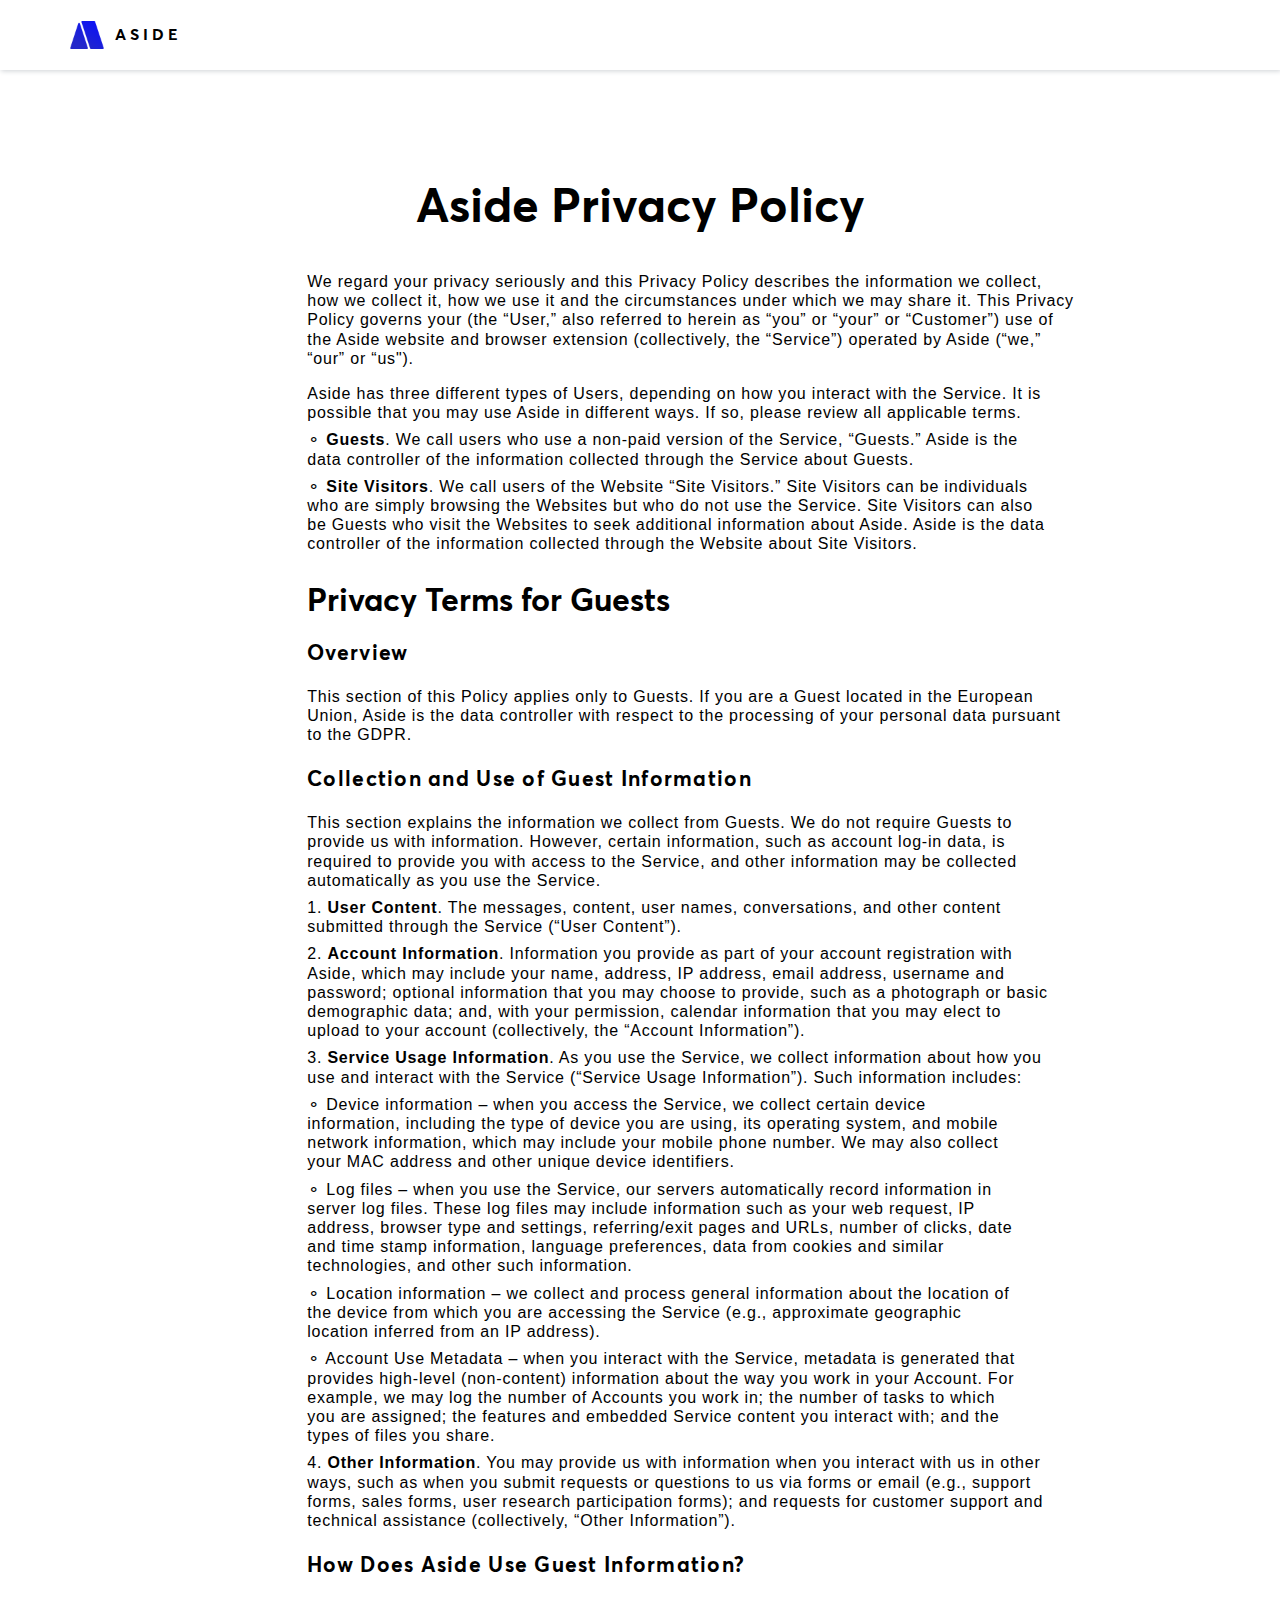
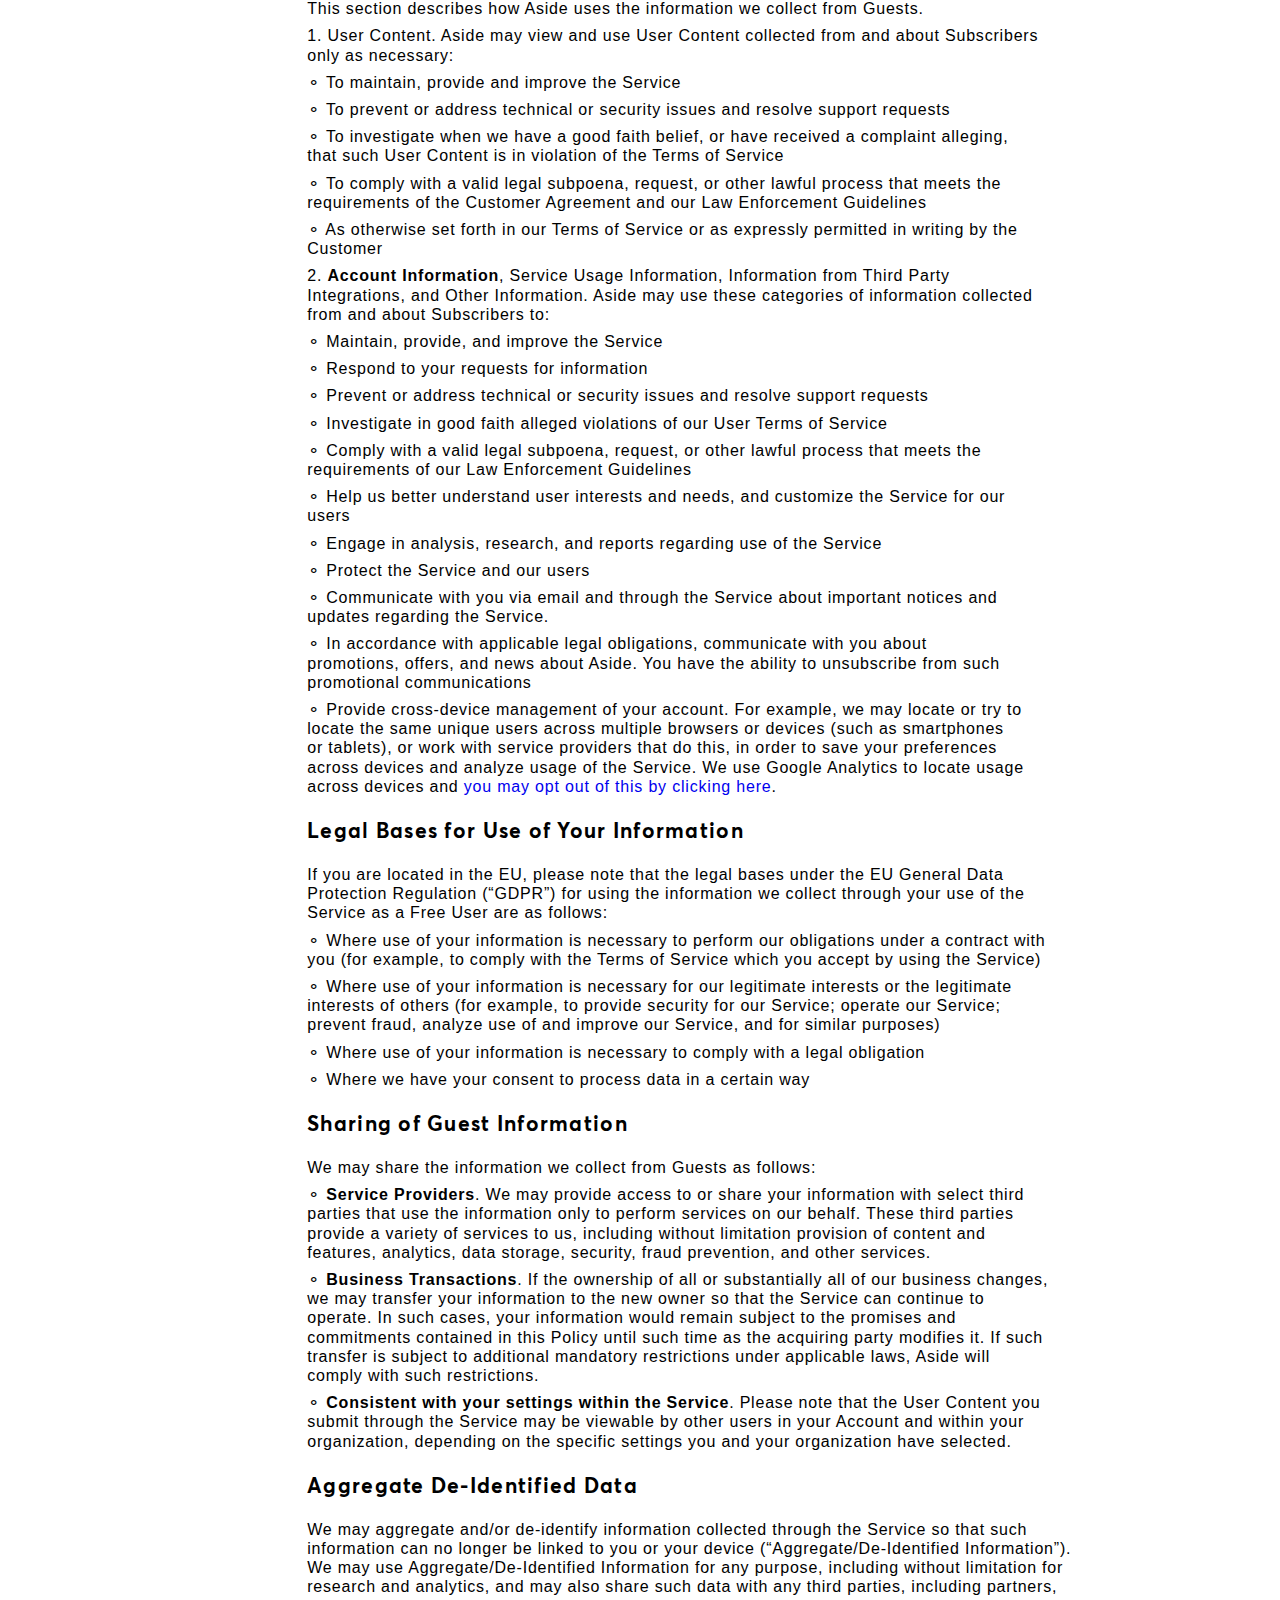
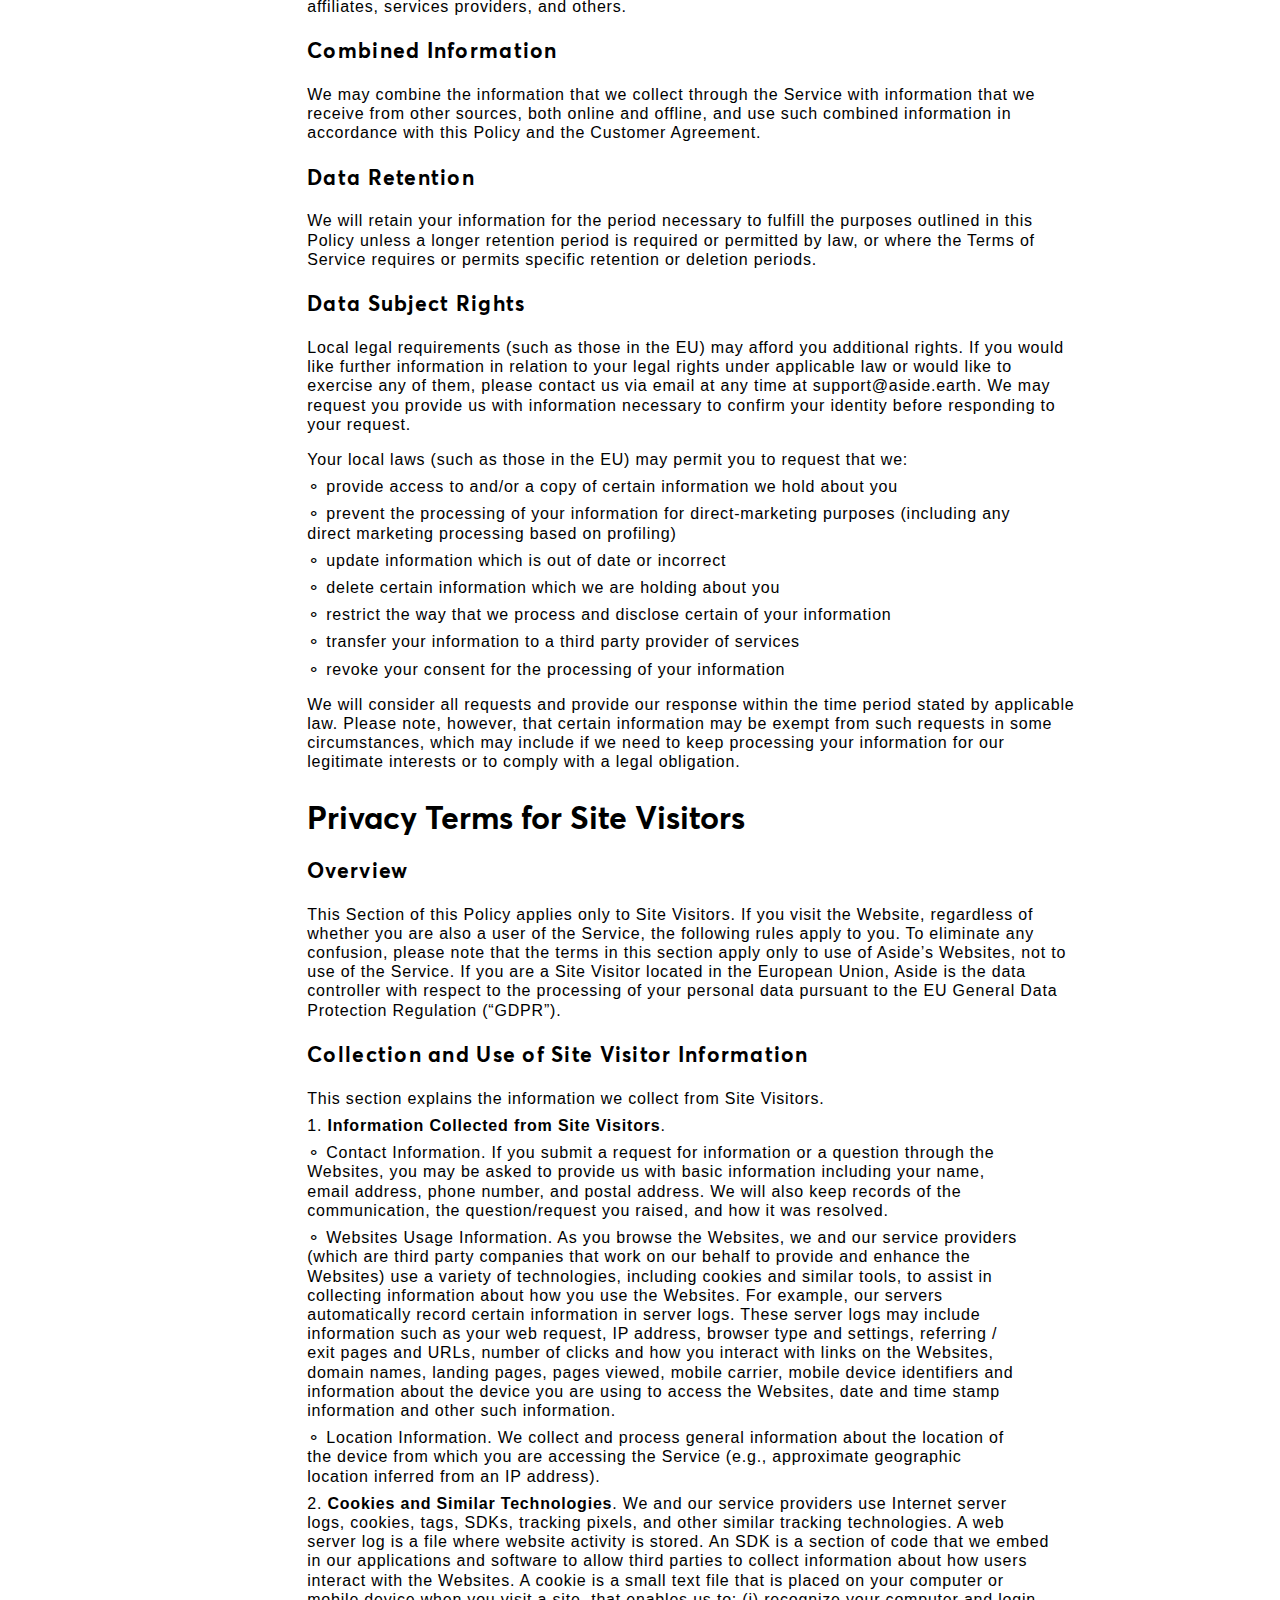
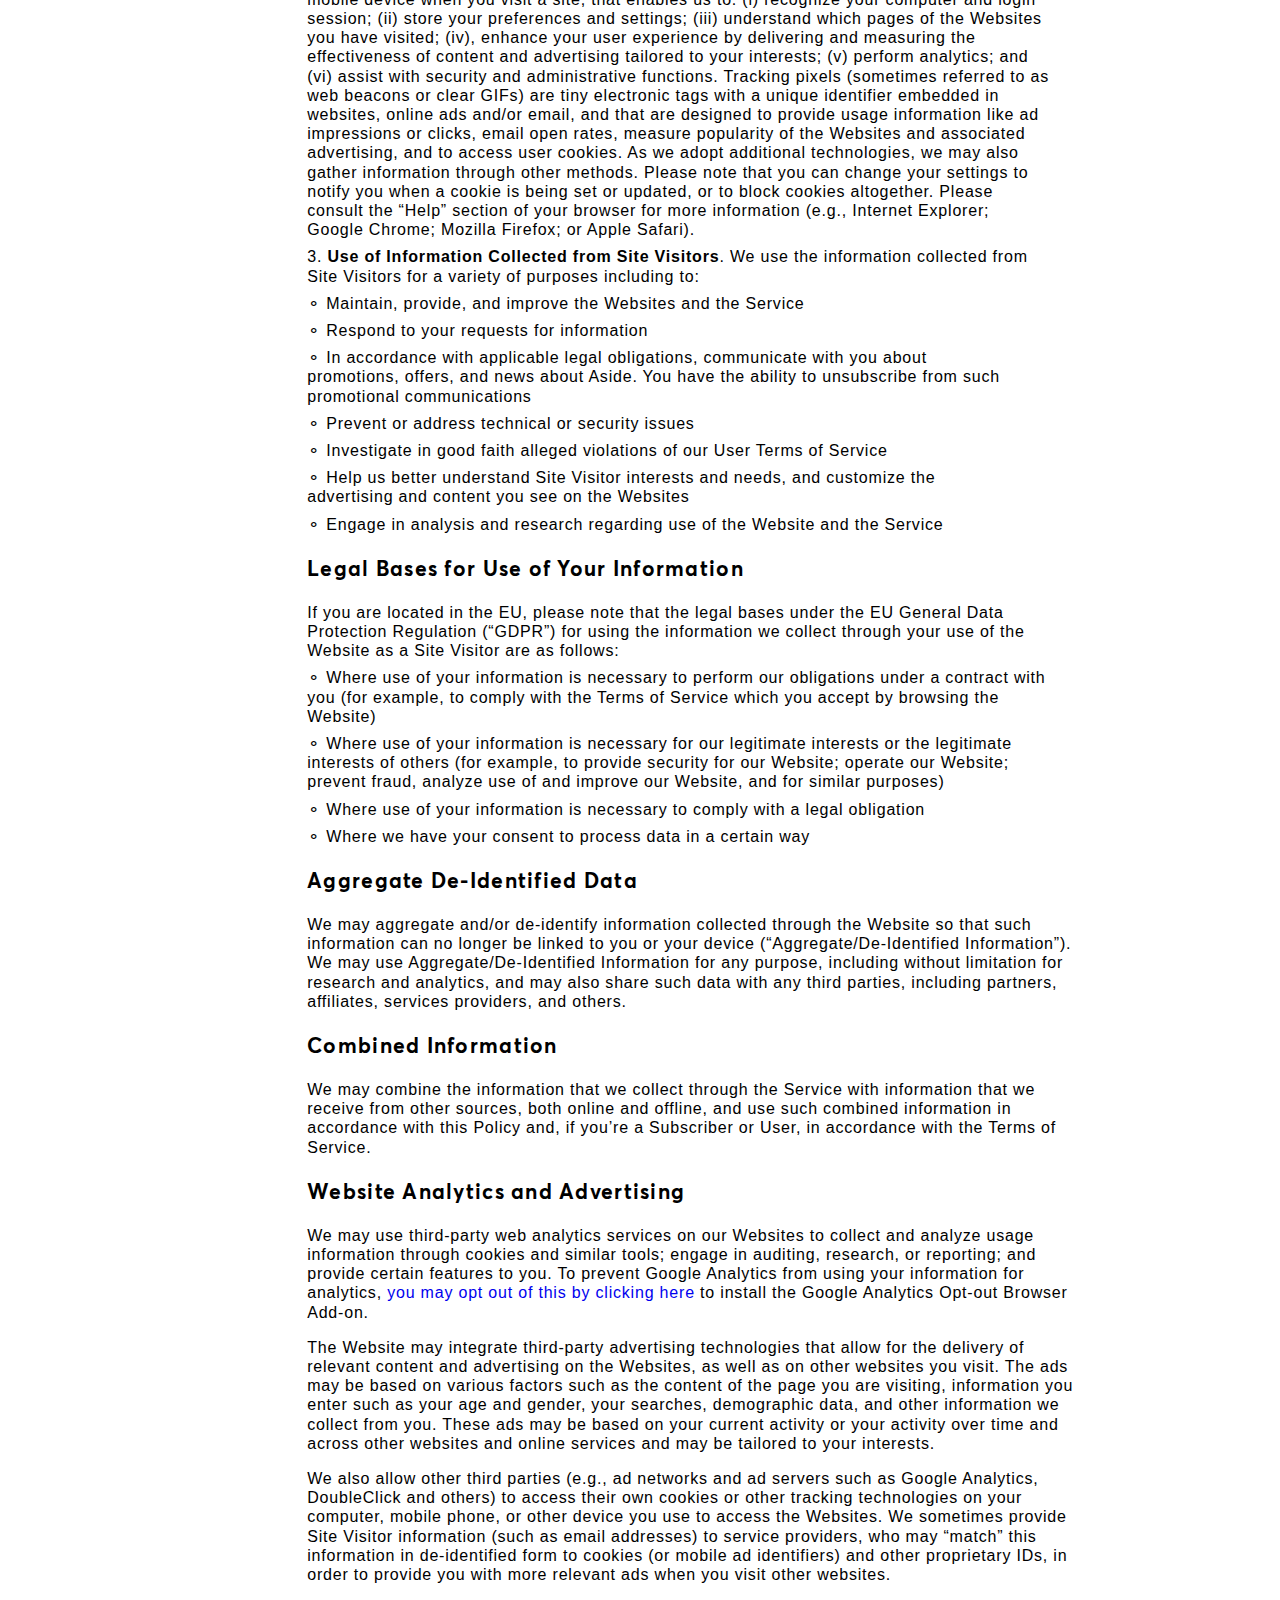
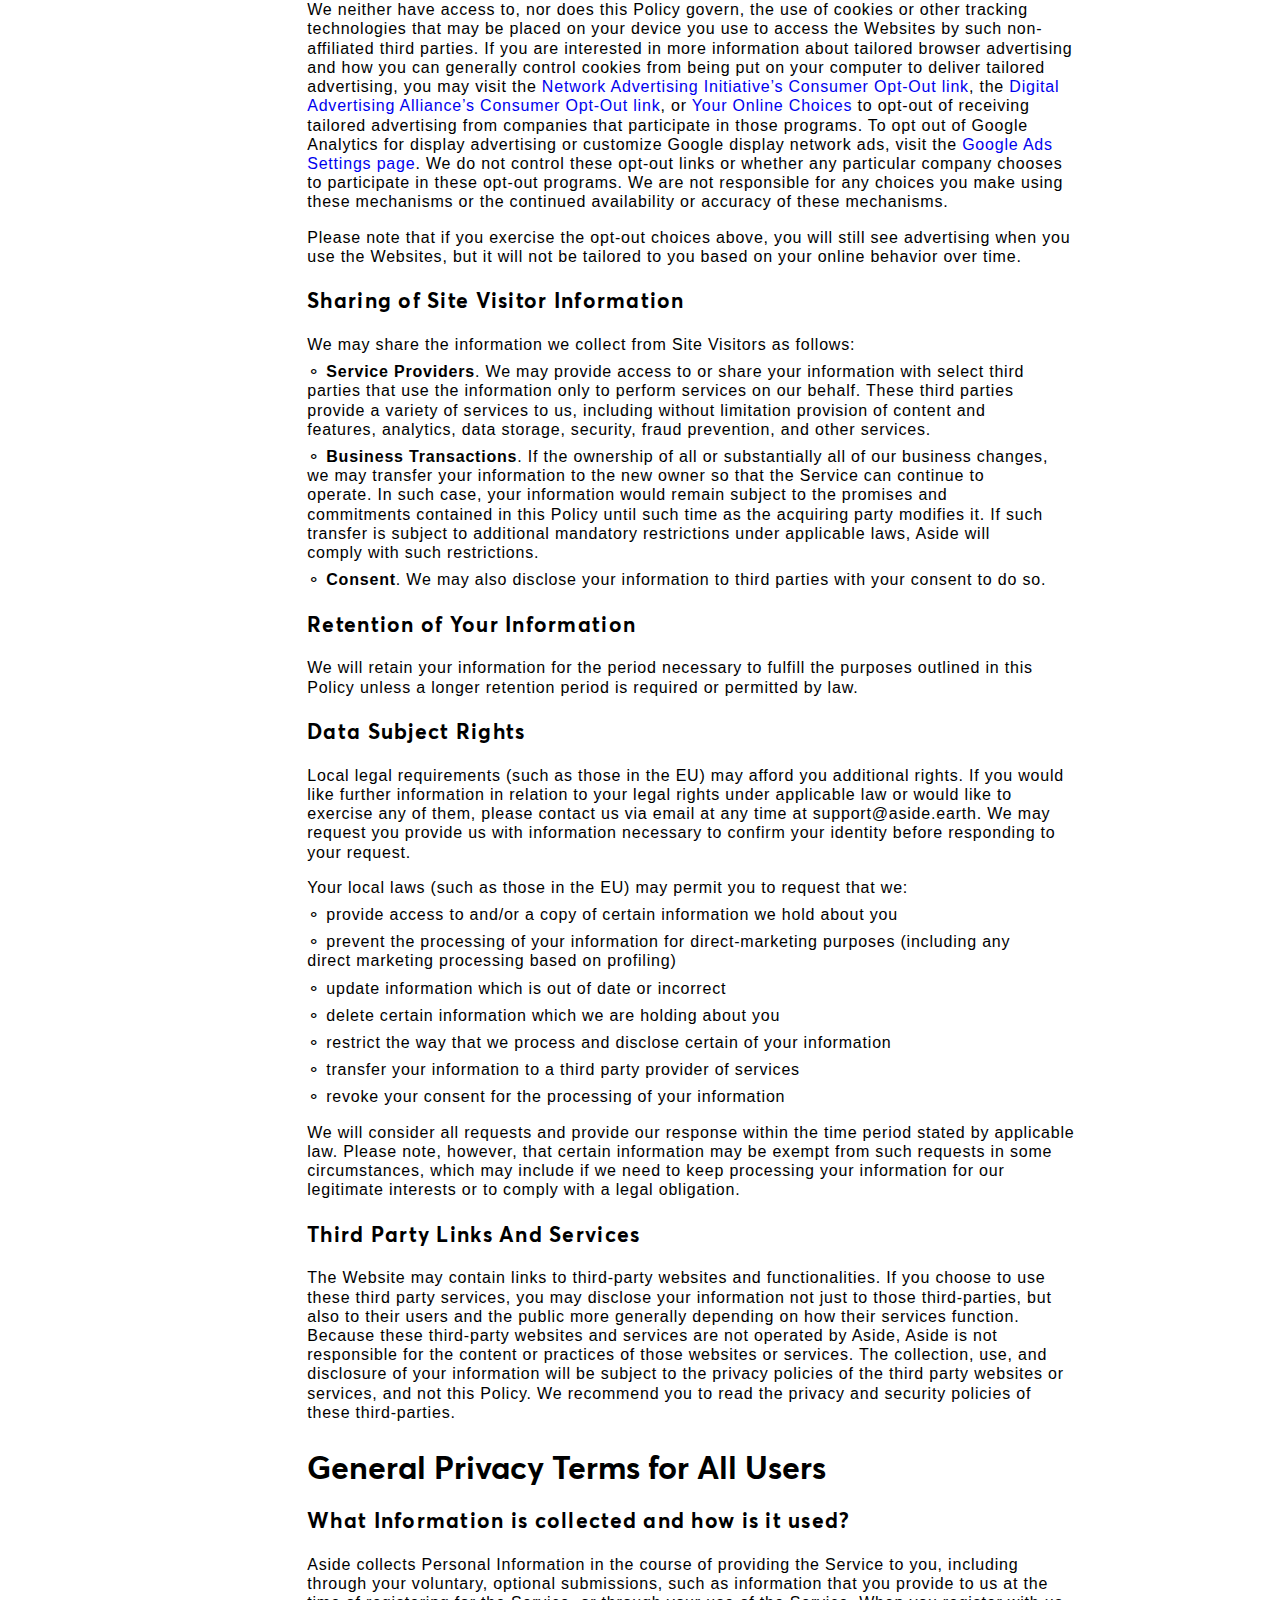
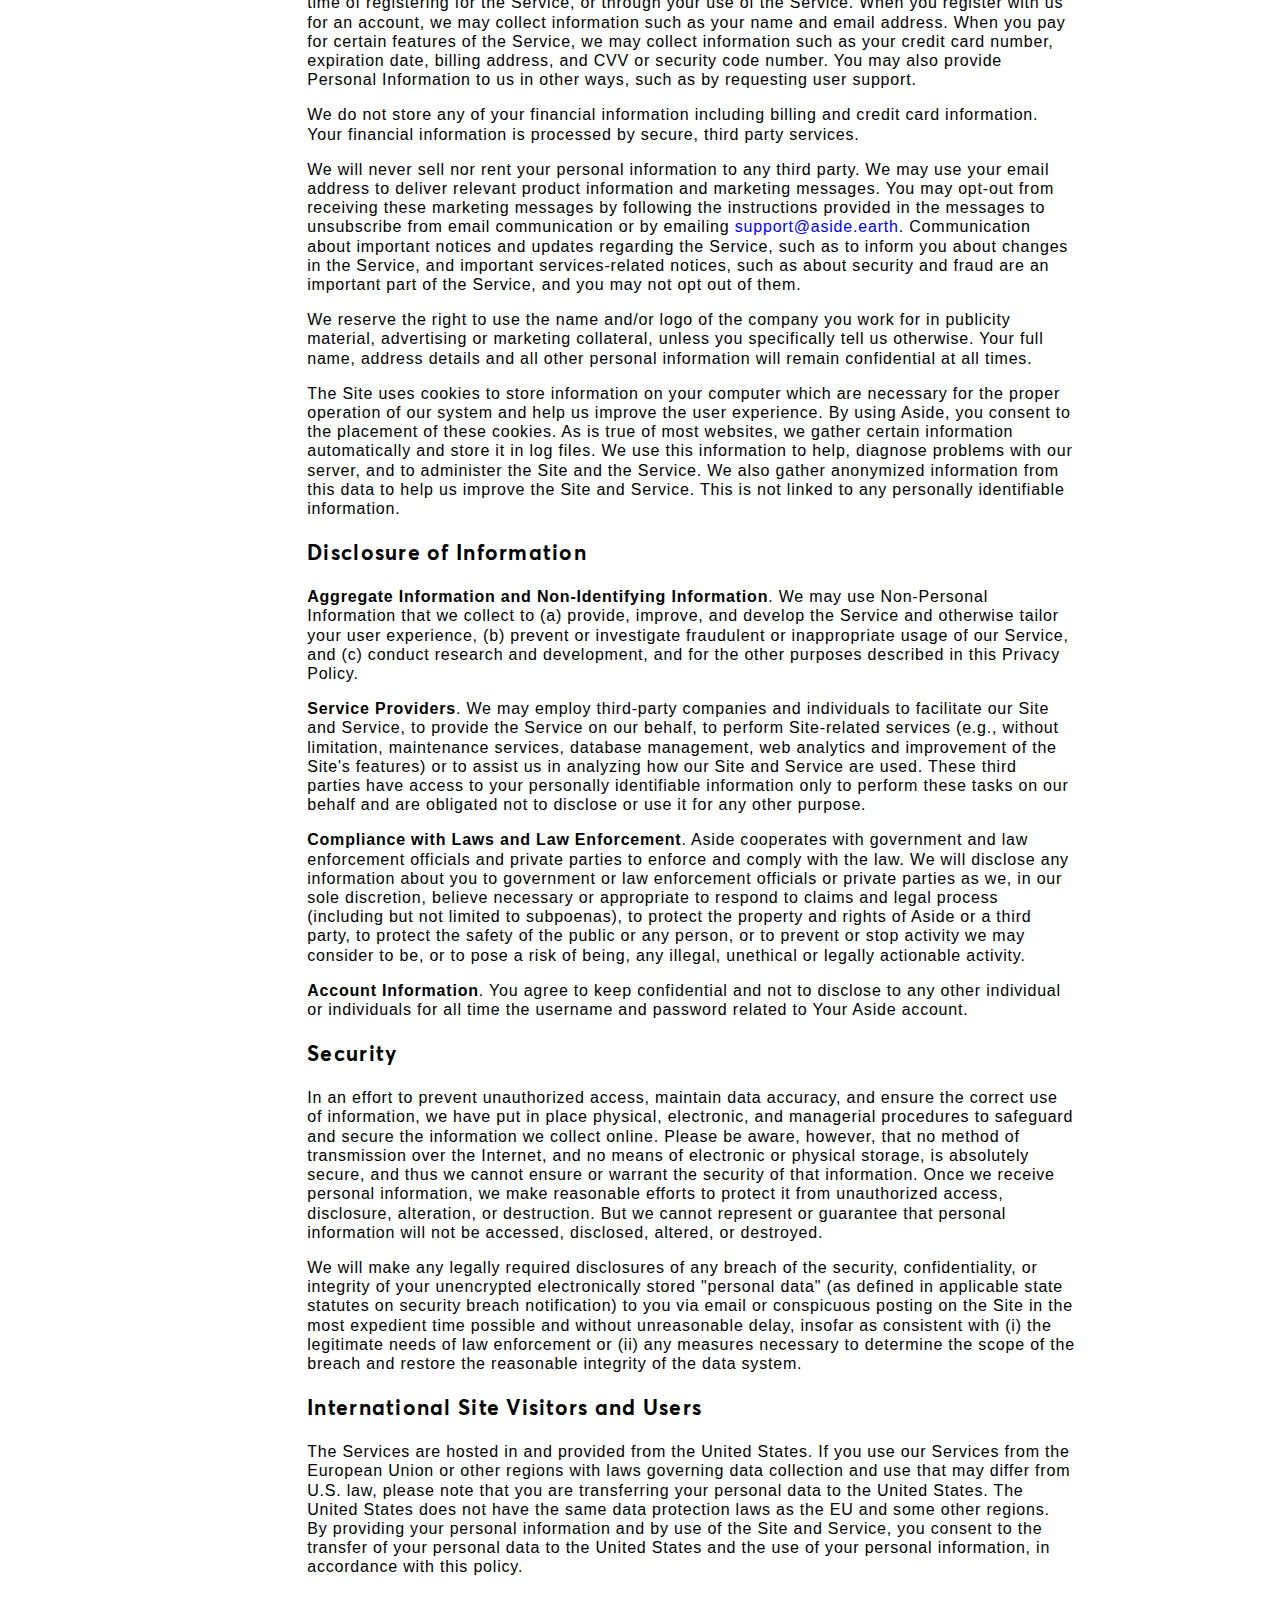
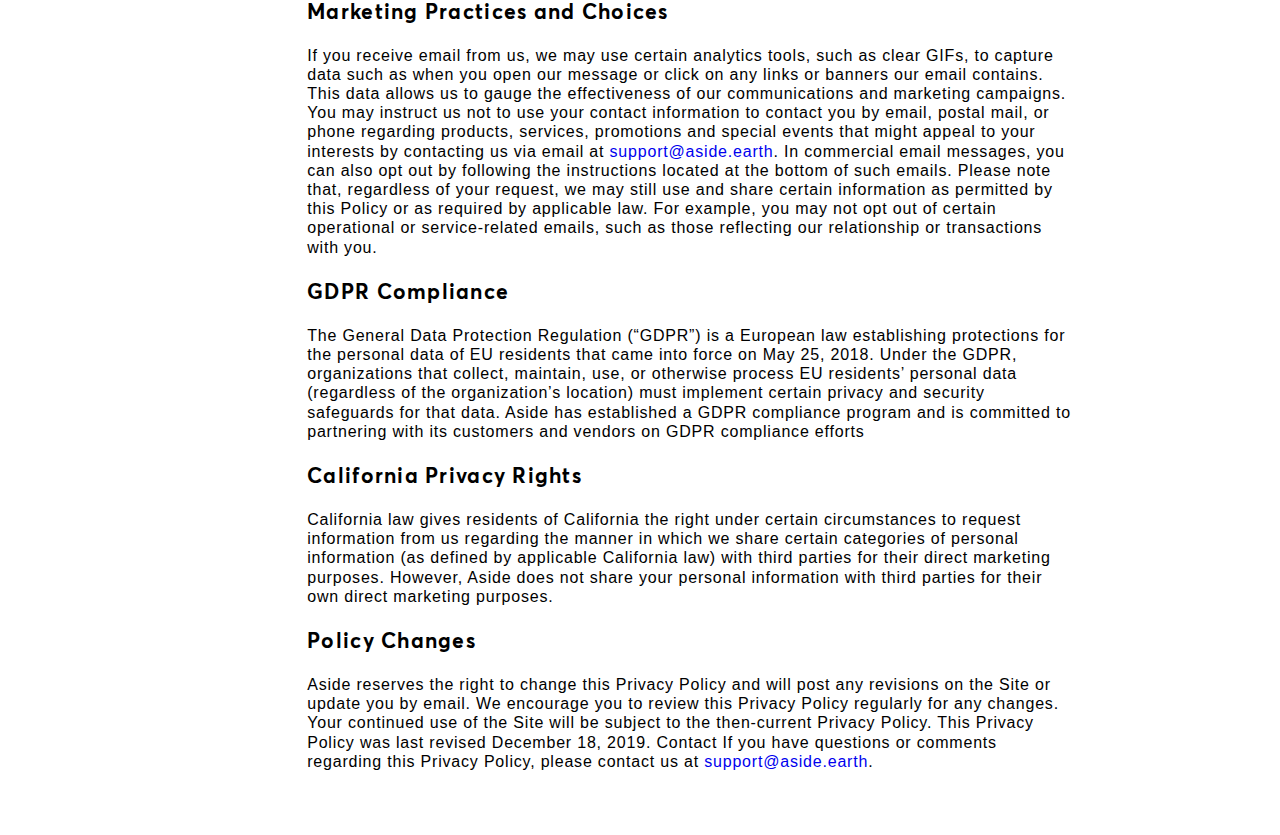
==== commit 76c283af: "updated privacy policy" ====
--- a/legal/privacy.html
+++ b/legal/privacy.html
@@ -23,11 +23,12 @@
   <body>
     <!-- Begin Header -->
     <header role="banner" role="presentation">
-      <div id="banner">
-        <img src="../images/logo3x.png" alt="Aside logo">
-        <span id="brandname" class="header_text">Aside</span>
-      </div>
+      <a href="../index.html"><div id="banner">
+          <img src="../images/logo3x.png" alt="Aside logo">
+          <span id="brandname" class="header_text">Aside</span>
+      </div></a>
     </header>
+
     <section id="legal" class="content_area">
       <h1>Aside Privacy Policy</h1>
       <p>We regard your privacy seriously and this Privacy Policy describes the information we collect, how we collect it, how we use it and the circumstances under which we may share it.
--- a/styles/styles.css
+++ b/styles/styles.css
@@ -52,7 +52,9 @@
   letter-spacing: 0.25em;
 }
 
-
+a {
+  text-decoration: none;
+}
 
 /* Sections */
 .content_area {
@@ -306,3 +308,14 @@
 .bullet span, .bold {
   font-weight: bold;
 }
+
+.terms {
+  position: absolute;
+  bottom: 0;
+  right: 0;
+  padding: 0 1em 0.5em 0;
+}
+
+.terms a {
+  color: white;
+}
